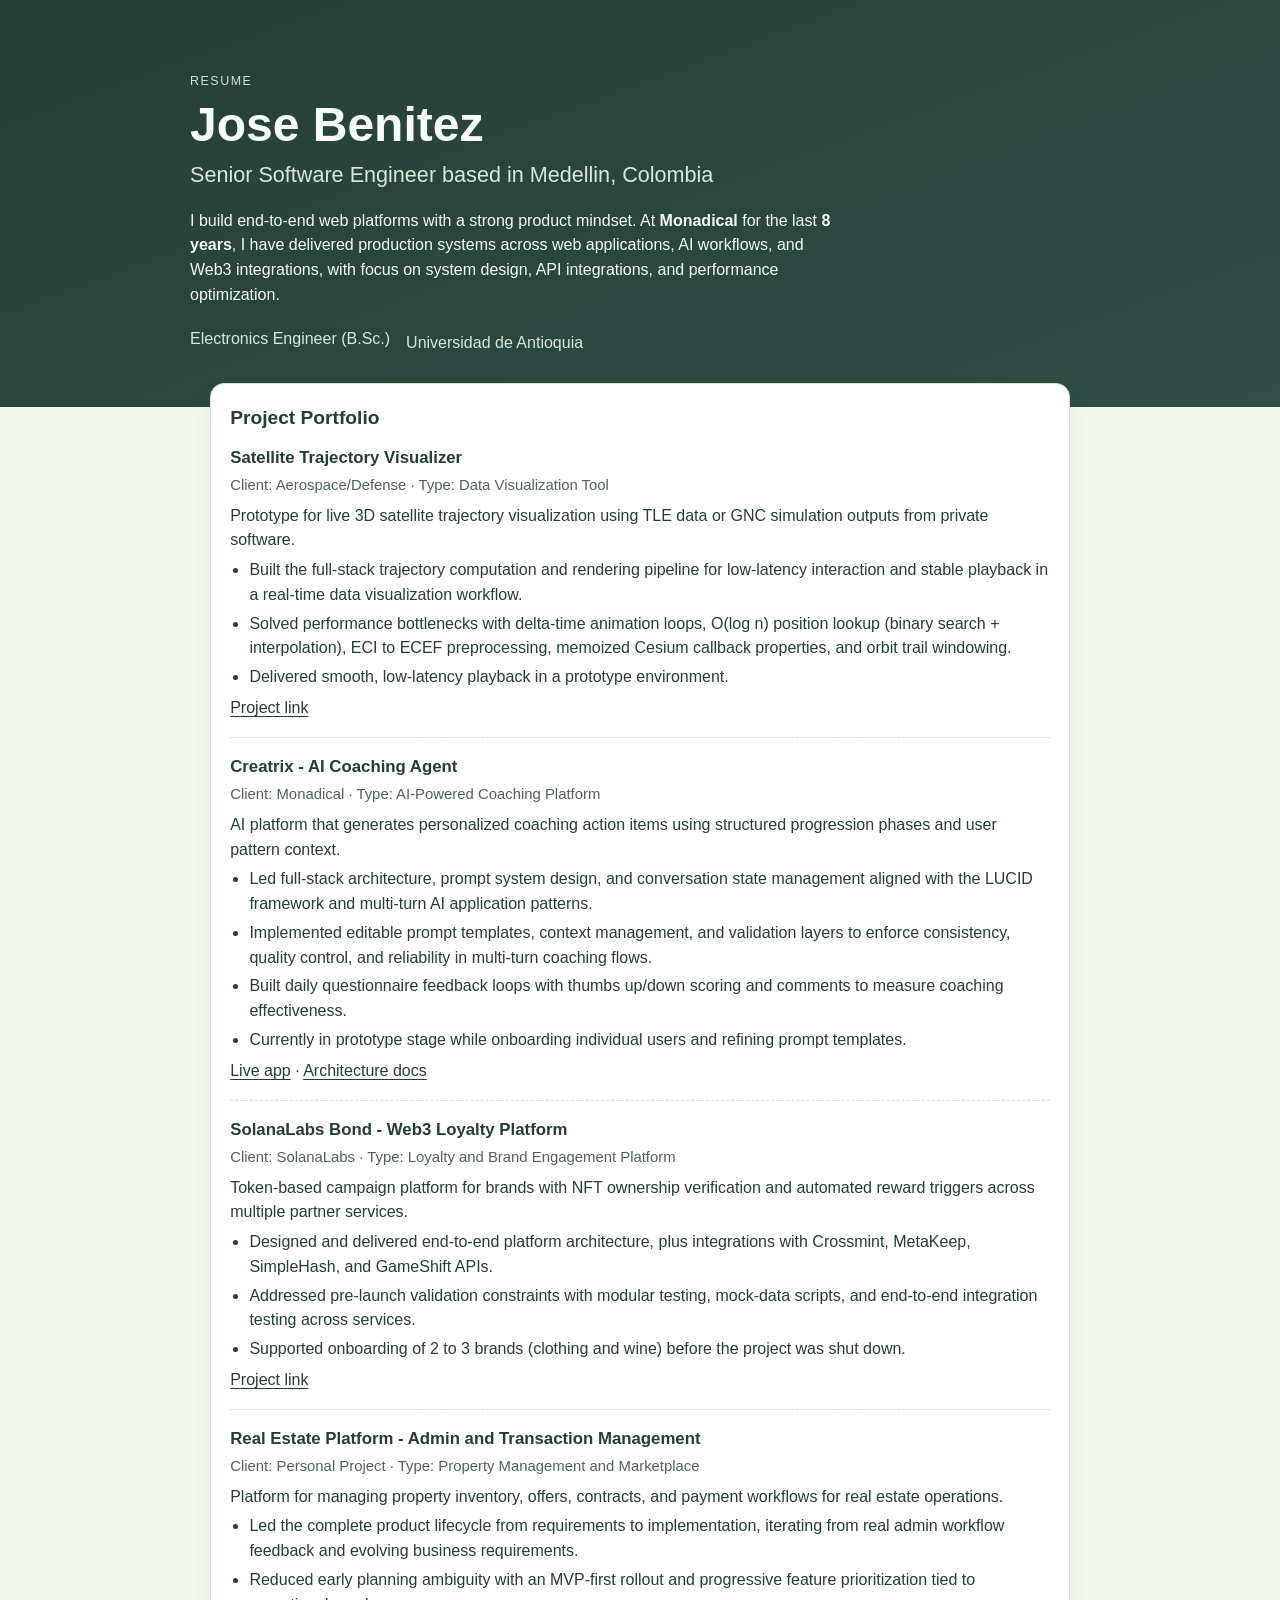
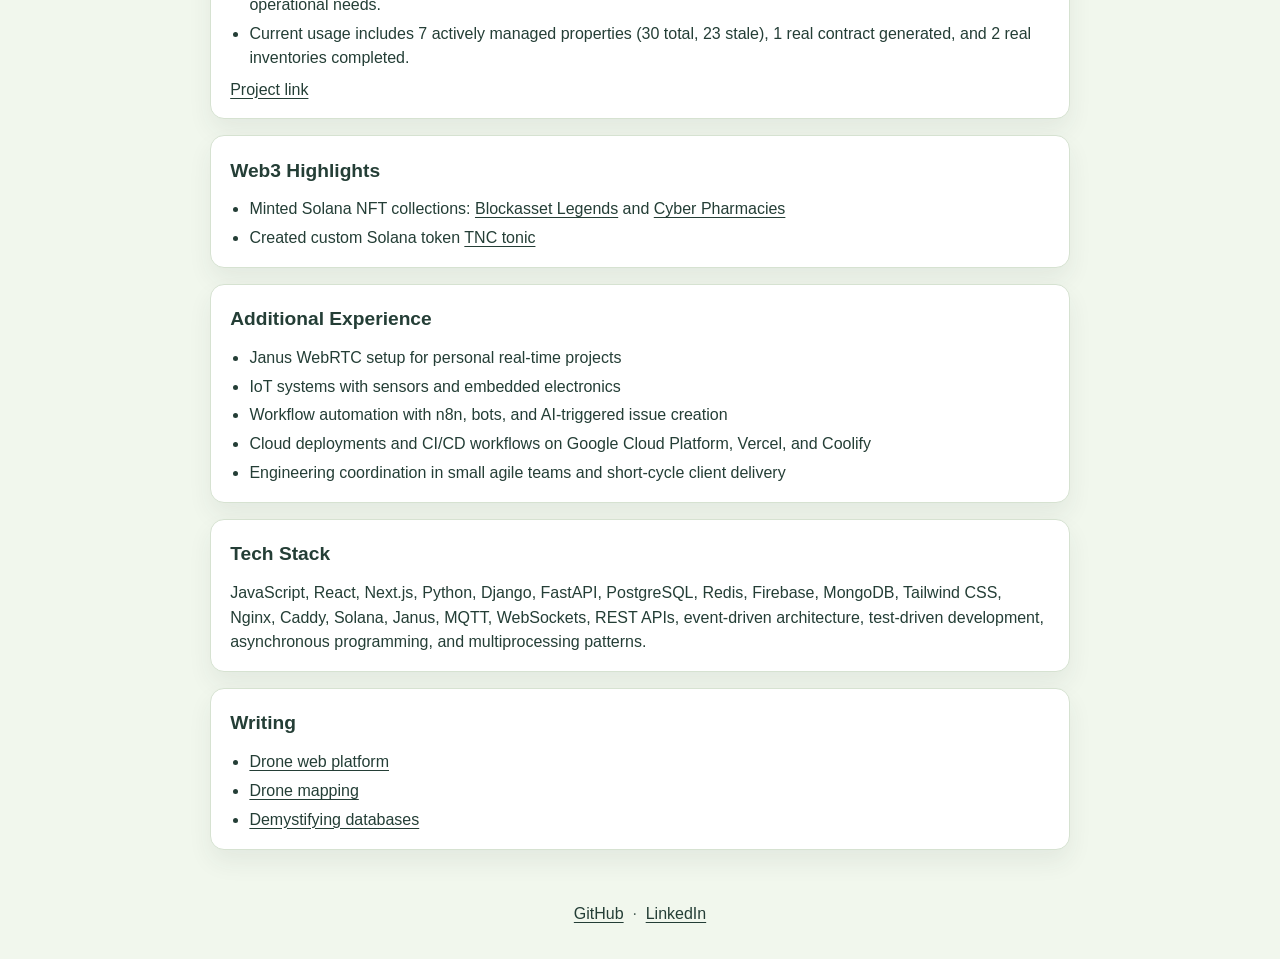
==== index.html @ af357933 "Create GitHub Pages resume site with project portfolio Build a polished one-page CV site using provi" ====
<!doctype html>
<html lang="en">
  <head>
    <meta charset="utf-8" />
    <meta name="viewport" content="width=device-width, initial-scale=1" />
    <title>Jose Benitez | Senior Software Engineer</title>
    <meta
      name="description"
      content="Resume of Jose Benitez, Senior Software Engineer based in Medellin, Colombia."
    />
    <link rel="stylesheet" href="./styles.css" />
  </head>
  <body>
    <header class="hero">
      <div class="hero__inner">
        <p class="eyebrow">Resume</p>
        <h1>Jose Benitez</h1>
        <p class="headline">Senior Software Engineer based in Medellin, Colombia</p>
        <p class="intro">
          I build end-to-end web platforms with a strong product mindset. At
          <strong>Monadical</strong> for the last <strong>8 years</strong>, I have delivered
          production systems across web applications, AI workflows, and Web3 integrations, with
          focus on system design, API integrations, and performance optimization.
        </p>
        <ul class="hero__meta">
          <li>Electronics Engineer (B.Sc.)</li>
          <li>Universidad de Antioquia</li>
        </ul>
      </div>
    </header>

    <main class="layout">
      <section>
        <h2>Project Portfolio</h2>

        <article class="project">
          <h3>Satellite Trajectory Visualizer</h3>
          <p class="project__meta">Client: Aerospace/Defense · Type: Data Visualization Tool</p>
          <p>
            Prototype for live 3D satellite trajectory visualization using TLE data or GNC
            simulation outputs from private software.
          </p>
          <ul>
            <li>
              Built the full-stack trajectory computation and rendering pipeline for low-latency
              interaction and stable playback in a real-time data visualization workflow.
            </li>
            <li>
              Solved performance bottlenecks with delta-time animation loops, O(log n) position
              lookup (binary search + interpolation), ECI to ECEF preprocessing, memoized Cesium
              callback properties, and orbit trail windowing.
            </li>
            <li>Delivered smooth, low-latency playback in a prototype environment.</li>
          </ul>
          <p><a href="https://www.cus-gnc.com/visualizer">Project link</a></p>
        </article>

        <article class="project">
          <h3>Creatrix - AI Coaching Agent</h3>
          <p class="project__meta">Client: Monadical · Type: AI-Powered Coaching Platform</p>
          <p>
            AI platform that generates personalized coaching action items using structured
            progression phases and user pattern context.
          </p>
          <ul>
            <li>
              Led full-stack architecture, prompt system design, and conversation state management
              aligned with the LUCID framework and multi-turn AI application patterns.
            </li>
            <li>
              Implemented editable prompt templates, context management, and validation layers to
              enforce consistency, quality control, and reliability in multi-turn coaching flows.
            </li>
            <li>
              Built daily questionnaire feedback loops with thumbs up/down scoring and comments to
              measure coaching effectiveness.
            </li>
            <li>
              Currently in prototype stage while onboarding individual users and refining prompt
              templates.
            </li>
          </ul>
          <p>
            <a href="https://mycreatrix.com/">Live app</a> ·
            <a href="https://docs.monadical.com/s/Yj90sJUnKX">Architecture docs</a>
          </p>
        </article>

        <article class="project">
          <h3>SolanaLabs Bond - Web3 Loyalty Platform</h3>
          <p class="project__meta">Client: SolanaLabs · Type: Loyalty and Brand Engagement Platform</p>
          <p>
            Token-based campaign platform for brands with NFT ownership verification and automated
            reward triggers across multiple partner services.
          </p>
          <ul>
            <li>
              Designed and delivered end-to-end platform architecture, plus integrations with
              Crossmint, MetaKeep, SimpleHash, and GameShift APIs.
            </li>
            <li>
              Addressed pre-launch validation constraints with modular testing, mock-data scripts,
              and end-to-end integration testing across services.
            </li>
            <li>
              Supported onboarding of 2 to 3 brands (clothing and wine) before the project was shut
              down.
            </li>
          </ul>
          <p><a href="https://www.bevalty.com/">Project link</a></p>
        </article>

        <article class="project">
          <h3>Real Estate Platform - Admin and Transaction Management</h3>
          <p class="project__meta">Client: Personal Project · Type: Property Management and Marketplace</p>
          <p>
            Platform for managing property inventory, offers, contracts, and payment workflows for
            real estate operations.
          </p>
          <ul>
            <li>
              Led the complete product lifecycle from requirements to implementation, iterating from
              real admin workflow feedback and evolving business requirements.
            </li>
            <li>
              Reduced early planning ambiguity with an MVP-first rollout and progressive feature
              prioritization tied to operational needs.
            </li>
            <li>
              Current usage includes 7 actively managed properties (30 total, 23 stale), 1 real
              contract generated, and 2 real inventories completed.
            </li>
          </ul>
          <p><a href="https://esmeraldabienesraices.com/">Project link</a></p>
        </article>
      </section>

      <section>
        <h2>Web3 Highlights</h2>
        <ul>
          <li>
            Minted Solana NFT collections:
            <a href="https://magiceden.io/marketplace/blockasset_legends">Blockasset Legends</a>
            and
            <a href="https://magiceden.io/marketplace/cyber_pharmacies">Cyber Pharmacies</a>
          </li>
          <li>
            Created custom Solana token
            <a href="https://explorer.solana.com/address/CrKj3wahgHc76yUE5gL3WLbRW5g5rK88vAtUqRcsSCnX"
              >TNC tonic</a
            >
          </li>
        </ul>
      </section>

      <section>
        <h2>Additional Experience</h2>
        <ul>
          <li>Janus WebRTC setup for personal real-time projects</li>
          <li>IoT systems with sensors and embedded electronics</li>
          <li>Workflow automation with n8n, bots, and AI-triggered issue creation</li>
          <li>Cloud deployments and CI/CD workflows on Google Cloud Platform, Vercel, and Coolify</li>
          <li>Engineering coordination in small agile teams and short-cycle client delivery</li>
        </ul>
      </section>

      <section>
        <h2>Tech Stack</h2>
        <p>
          JavaScript, React, Next.js, Python, Django, FastAPI, PostgreSQL, Redis, Firebase,
          MongoDB, Tailwind CSS, Nginx, Caddy, Solana, Janus, MQTT, WebSockets, REST APIs,
          event-driven architecture, test-driven development, asynchronous programming, and
          multiprocessing patterns.
        </p>
      </section>

      <section>
        <h2>Writing</h2>
        <ul>
          <li><a href="https://monadical.com/posts/drone-web-platform.html">Drone web platform</a></li>
          <li><a href="https://monadical.com/posts/drone-mapping.html">Drone mapping</a></li>
          <li>
            <a href="https://monadical.com/posts/demystifying-databases.html">Demystifying databases</a>
          </li>
        </ul>
      </section>
    </main>

    <footer class="footer">
      <a href="https://github.com/josezy">GitHub</a>
      <span aria-hidden="true">·</span>
      <a href="https://www.linkedin.com/in/yojosebenitez/">LinkedIn</a>
    </footer>
  </body>
</html>
---- styles.css ----
:root {
  --bg: #f1f7ed;
  --surface: #ffffff;
  --text: #243e36;
  --muted: #4f635a;
  --accent: #7ca982;
  --line: #d6e2d1;
}

* {
  box-sizing: border-box;
}

html,
body {
  margin: 0;
  padding: 0;
}

body {
  background: var(--bg);
  color: var(--text);
  font-family: "Avenir Next", Avenir, "Segoe UI", Roboto, "Helvetica Neue", Arial, sans-serif;
  line-height: 1.55;
}

a {
  color: var(--text);
  text-underline-offset: 3px;
}

a:hover {
  color: var(--accent);
}

.hero {
  background: linear-gradient(160deg, var(--text) 0%, #2f4f46 100%);
  color: #f7fbf5;
  padding: 4.5rem 1.25rem 3.2rem;
}

.hero__inner {
  max-width: 900px;
  margin: 0 auto;
}

.eyebrow {
  margin: 0 0 0.5rem;
  text-transform: uppercase;
  letter-spacing: 0.12em;
  font-size: 0.78rem;
  opacity: 0.85;
}

h1 {
  margin: 0 0 0.4rem;
  font-size: clamp(2rem, 5vw, 3rem);
  line-height: 1.08;
}

.headline {
  margin: 0 0 1.1rem;
  font-size: clamp(1.04rem, 2.5vw, 1.35rem);
  color: #d9e8d7;
}

.intro {
  margin: 0;
  max-width: 72ch;
}

.hero__meta {
  list-style: none;
  display: flex;
  gap: 1rem;
  flex-wrap: wrap;
  margin: 1.2rem 0 0;
  padding: 0;
  color: #d9e8d7;
}

.layout {
  max-width: 900px;
  margin: -1.5rem auto 0;
  padding: 0 1.25rem 2rem;
}

section {
  background: var(--surface);
  border: 1px solid var(--line);
  border-radius: 14px;
  box-shadow: 0 12px 25px rgba(36, 62, 54, 0.07);
  padding: 1.2rem 1.2rem 1rem;
  margin-bottom: 1rem;
}

h2 {
  margin: 0 0 0.75rem;
  font-size: 1.2rem;
  color: var(--text);
}

h3 {
  margin: 0;
  font-size: 1.05rem;
}

ul {
  margin: 0.3rem 0 0;
  padding-left: 1.2rem;
}

li + li {
  margin-top: 0.25rem;
}

p {
  margin: 0.4rem 0 0;
}

.project + .project {
  margin-top: 1rem;
  padding-top: 1rem;
  border-top: 1px dashed var(--line);
}

.project__meta {
  margin-top: 0.2rem;
  color: var(--muted);
  font-size: 0.93rem;
}

.footer {
  max-width: 900px;
  margin: 0 auto;
  padding: 0.3rem 1.25rem 2rem;
  color: var(--muted);
  display: flex;
  gap: 0.55rem;
  justify-content: center;
  align-items: center;
}

@media (max-width: 760px) {
  .hero {
    padding-top: 3.5rem;
  }

  section {
    padding: 1rem 1rem 0.85rem;
  }
}
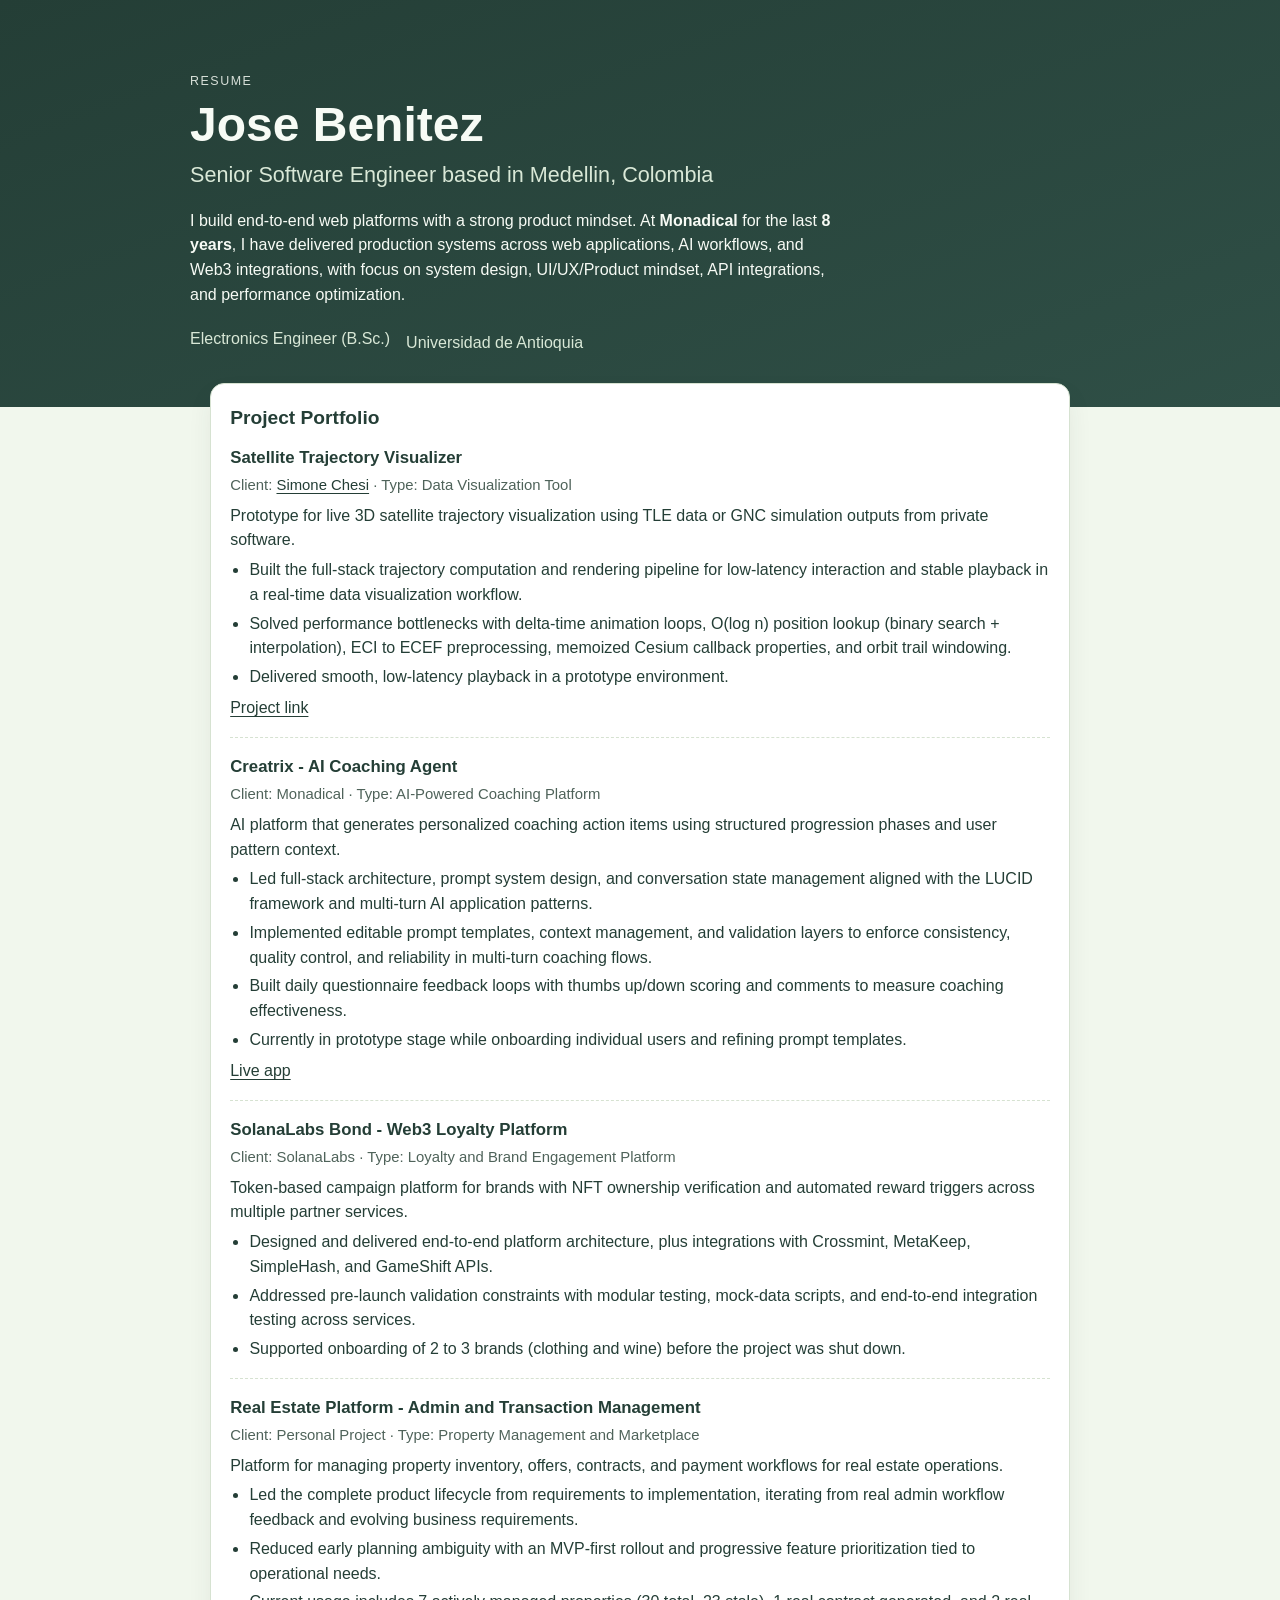
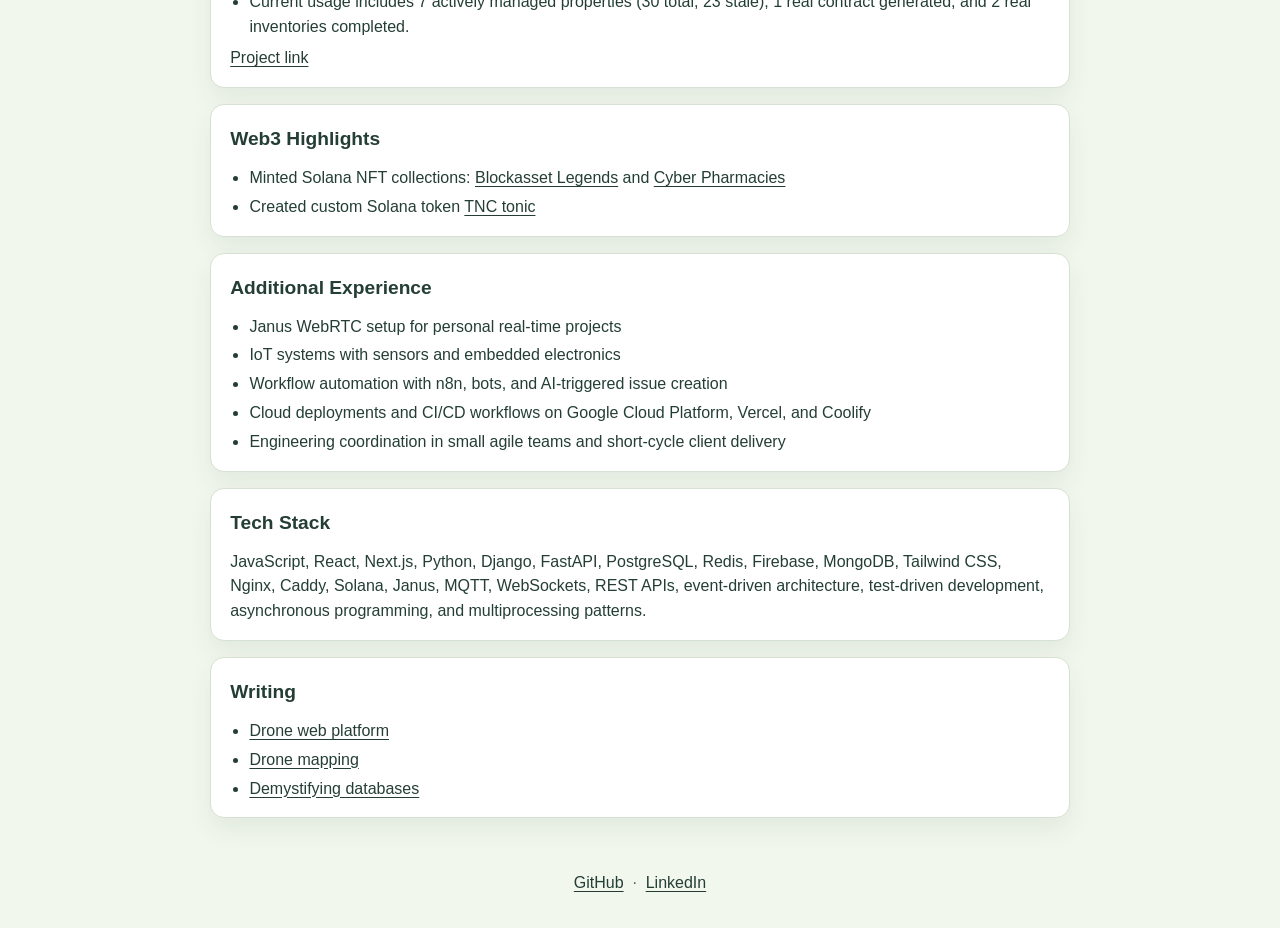
==== commit 80df978a: "Enhance resume content and improve link accessibility in index.html" ====
--- a/index.html
+++ b/index.html
@@ -20,7 +20,7 @@
           I build end-to-end web platforms with a strong product mindset. At
           <strong>Monadical</strong> for the last <strong>8 years</strong>, I have delivered
           production systems across web applications, AI workflows, and Web3 integrations, with
-          focus on system design, API integrations, and performance optimization.
+          focus on system design, UI/UX/Product mindset, API integrations, and performance optimization.
         </p>
         <ul class="hero__meta">
           <li>Electronics Engineer (B.Sc.)</li>
@@ -35,7 +35,12 @@
 
         <article class="project">
           <h3>Satellite Trajectory Visualizer</h3>
-          <p class="project__meta">Client: Aerospace/Defense · Type: Data Visualization Tool</p>
+          <p class="project__meta">
+            Client:
+            <a href="https://www.linkedin.com/in/simonechesi/" target="_blank" rel="noopener noreferrer"
+              >Simone Chesi</a
+            >
+            · Type: Data Visualization Tool</p>
           <p>
             Prototype for live 3D satellite trajectory visualization using TLE data or GNC
             simulation outputs from private software.
@@ -52,7 +57,11 @@
             </li>
             <li>Delivered smooth, low-latency playback in a prototype environment.</li>
           </ul>
-          <p><a href="https://www.cus-gnc.com/visualizer">Project link</a></p>
+          <p>
+            <a href="https://www.cus-gnc.com/visualizer" target="_blank" rel="noopener noreferrer"
+              >Project link</a
+            >
+          </p>
         </article>
 
         <article class="project">
@@ -81,8 +90,14 @@
             </li>
           </ul>
           <p>
-            <a href="https://mycreatrix.com/">Live app</a> ·
-            <a href="https://docs.monadical.com/s/Yj90sJUnKX">Architecture docs</a>
+            <a href="https://mycreatrix.com/" target="_blank" rel="noopener noreferrer">Live app</a>
+            <!-- ·
+            <a
+              href="https://docs.monadical.com/s/Yj90sJUnKX"
+              target="_blank"
+              rel="noopener noreferrer"
+              >Architecture docs</a
+            > -->
           </p>
         </article>
 
@@ -107,7 +122,6 @@
               down.
             </li>
           </ul>
-          <p><a href="https://www.bevalty.com/">Project link</a></p>
         </article>
 
         <article class="project">
@@ -131,7 +145,11 @@
               contract generated, and 2 real inventories completed.
             </li>
           </ul>
-          <p><a href="https://esmeraldabienesraices.com/">Project link</a></p>
+          <p>
+            <a href="https://esmeraldabienesraices.com/" target="_blank" rel="noopener noreferrer"
+              >Project link</a
+            >
+          </p>
         </article>
       </section>
 
@@ -140,13 +158,26 @@
         <ul>
           <li>
             Minted Solana NFT collections:
-            <a href="https://magiceden.io/marketplace/blockasset_legends">Blockasset Legends</a>
+            <a
+              href="https://magiceden.io/marketplace/blockasset_legends"
+              target="_blank"
+              rel="noopener noreferrer"
+              >Blockasset Legends</a
+            >
             and
-            <a href="https://magiceden.io/marketplace/cyber_pharmacies">Cyber Pharmacies</a>
+            <a
+              href="https://magiceden.io/marketplace/cyber_pharmacies"
+              target="_blank"
+              rel="noopener noreferrer"
+              >Cyber Pharmacies</a
+            >
           </li>
           <li>
             Created custom Solana token
-            <a href="https://explorer.solana.com/address/CrKj3wahgHc76yUE5gL3WLbRW5g5rK88vAtUqRcsSCnX"
+            <a
+              href="https://explorer.solana.com/address/CrKj3wahgHc76yUE5gL3WLbRW5g5rK88vAtUqRcsSCnX"
+              target="_blank"
+              rel="noopener noreferrer"
               >TNC tonic</a
             >
           </li>
@@ -177,19 +208,37 @@
       <section>
         <h2>Writing</h2>
         <ul>
-          <li><a href="https://monadical.com/posts/drone-web-platform.html">Drone web platform</a></li>
-          <li><a href="https://monadical.com/posts/drone-mapping.html">Drone mapping</a></li>
-          <li>
-            <a href="https://monadical.com/posts/demystifying-databases.html">Demystifying databases</a>
+          <li>
+            <a
+              href="https://monadical.com/posts/drone-web-platform.html"
+              target="_blank"
+              rel="noopener noreferrer"
+              >Drone web platform</a
+            >
+          </li>
+          <li>
+            <a href="https://monadical.com/posts/drone-mapping.html" target="_blank" rel="noopener noreferrer"
+              >Drone mapping</a
+            >
+          </li>
+          <li>
+            <a
+              href="https://monadical.com/posts/demystifying-databases.html"
+              target="_blank"
+              rel="noopener noreferrer"
+              >Demystifying databases</a
+            >
           </li>
         </ul>
       </section>
     </main>
 
     <footer class="footer">
-      <a href="https://github.com/josezy">GitHub</a>
+      <a href="https://github.com/josezy" target="_blank" rel="noopener noreferrer">GitHub</a>
       <span aria-hidden="true">·</span>
-      <a href="https://www.linkedin.com/in/yojosebenitez/">LinkedIn</a>
+      <a href="https://www.linkedin.com/in/yojosebenitez/" target="_blank" rel="noopener noreferrer"
+        >LinkedIn</a
+      >
     </footer>
   </body>
 </html>
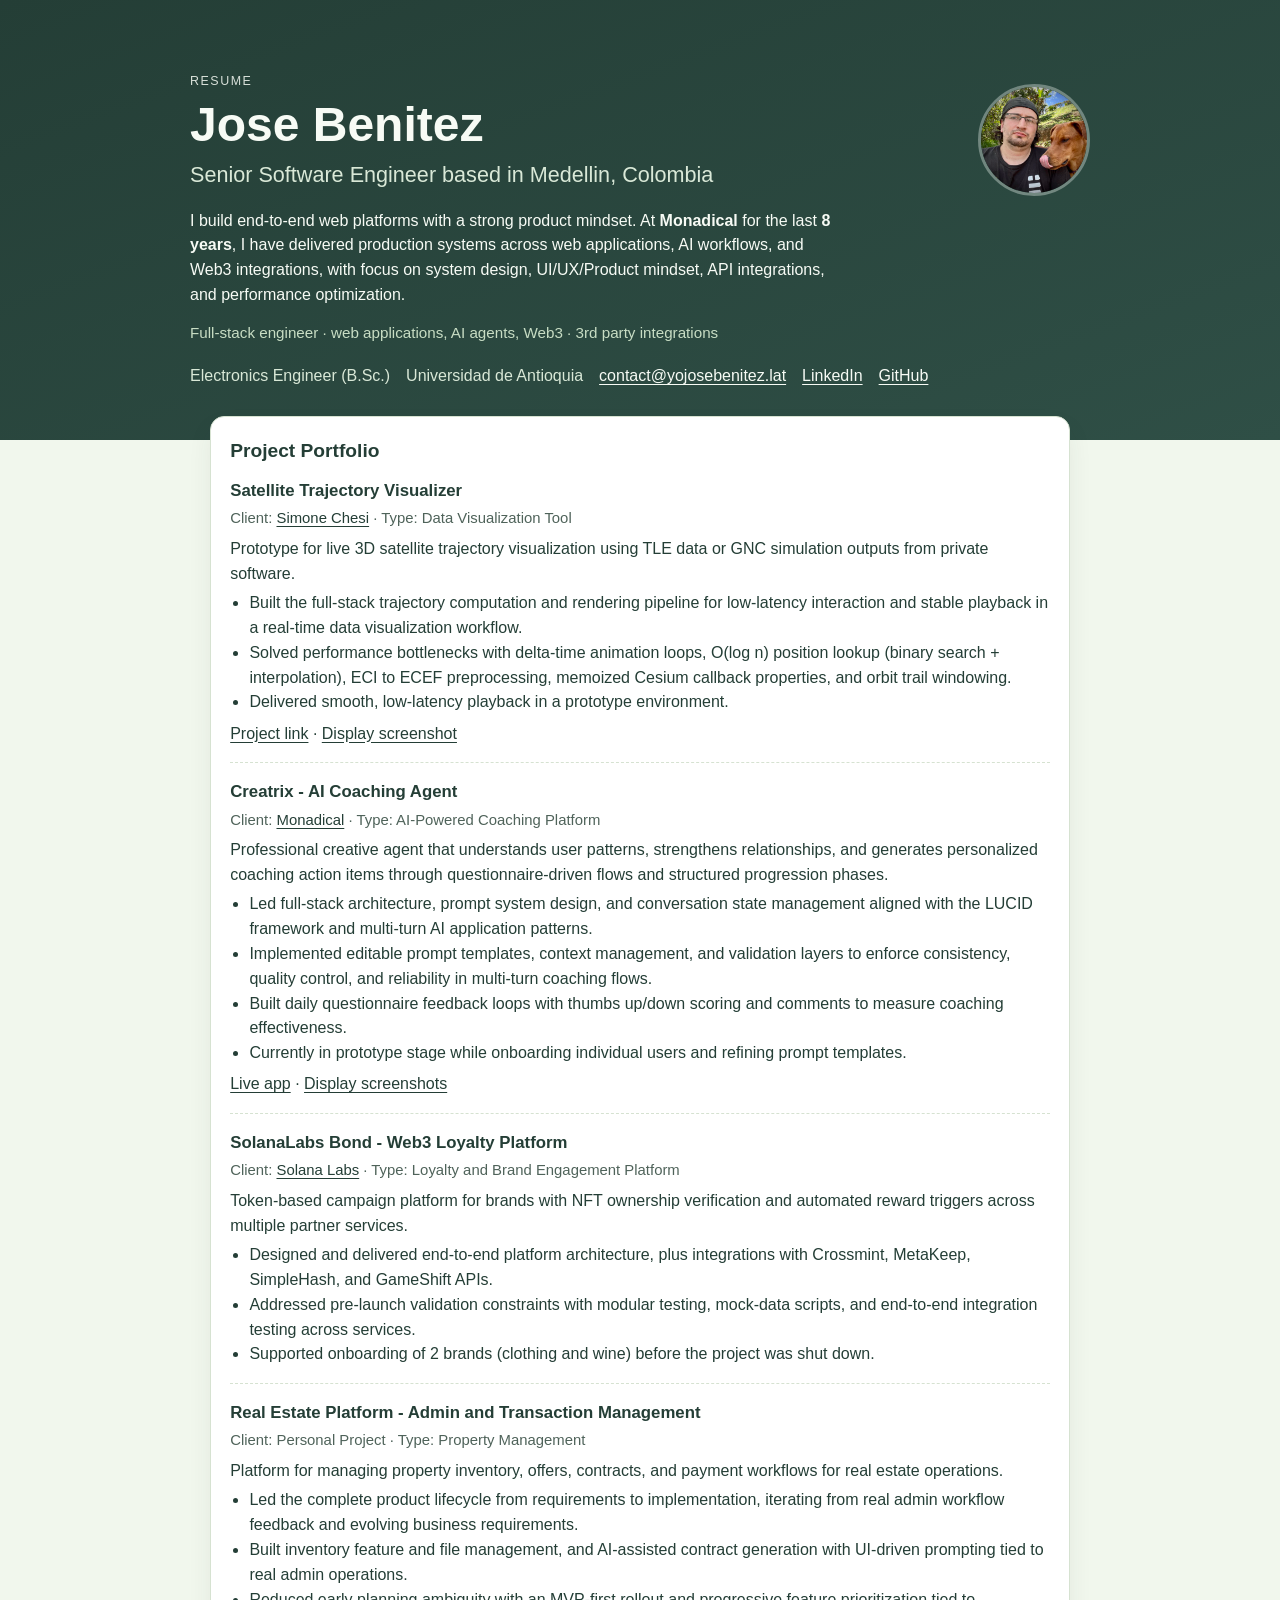
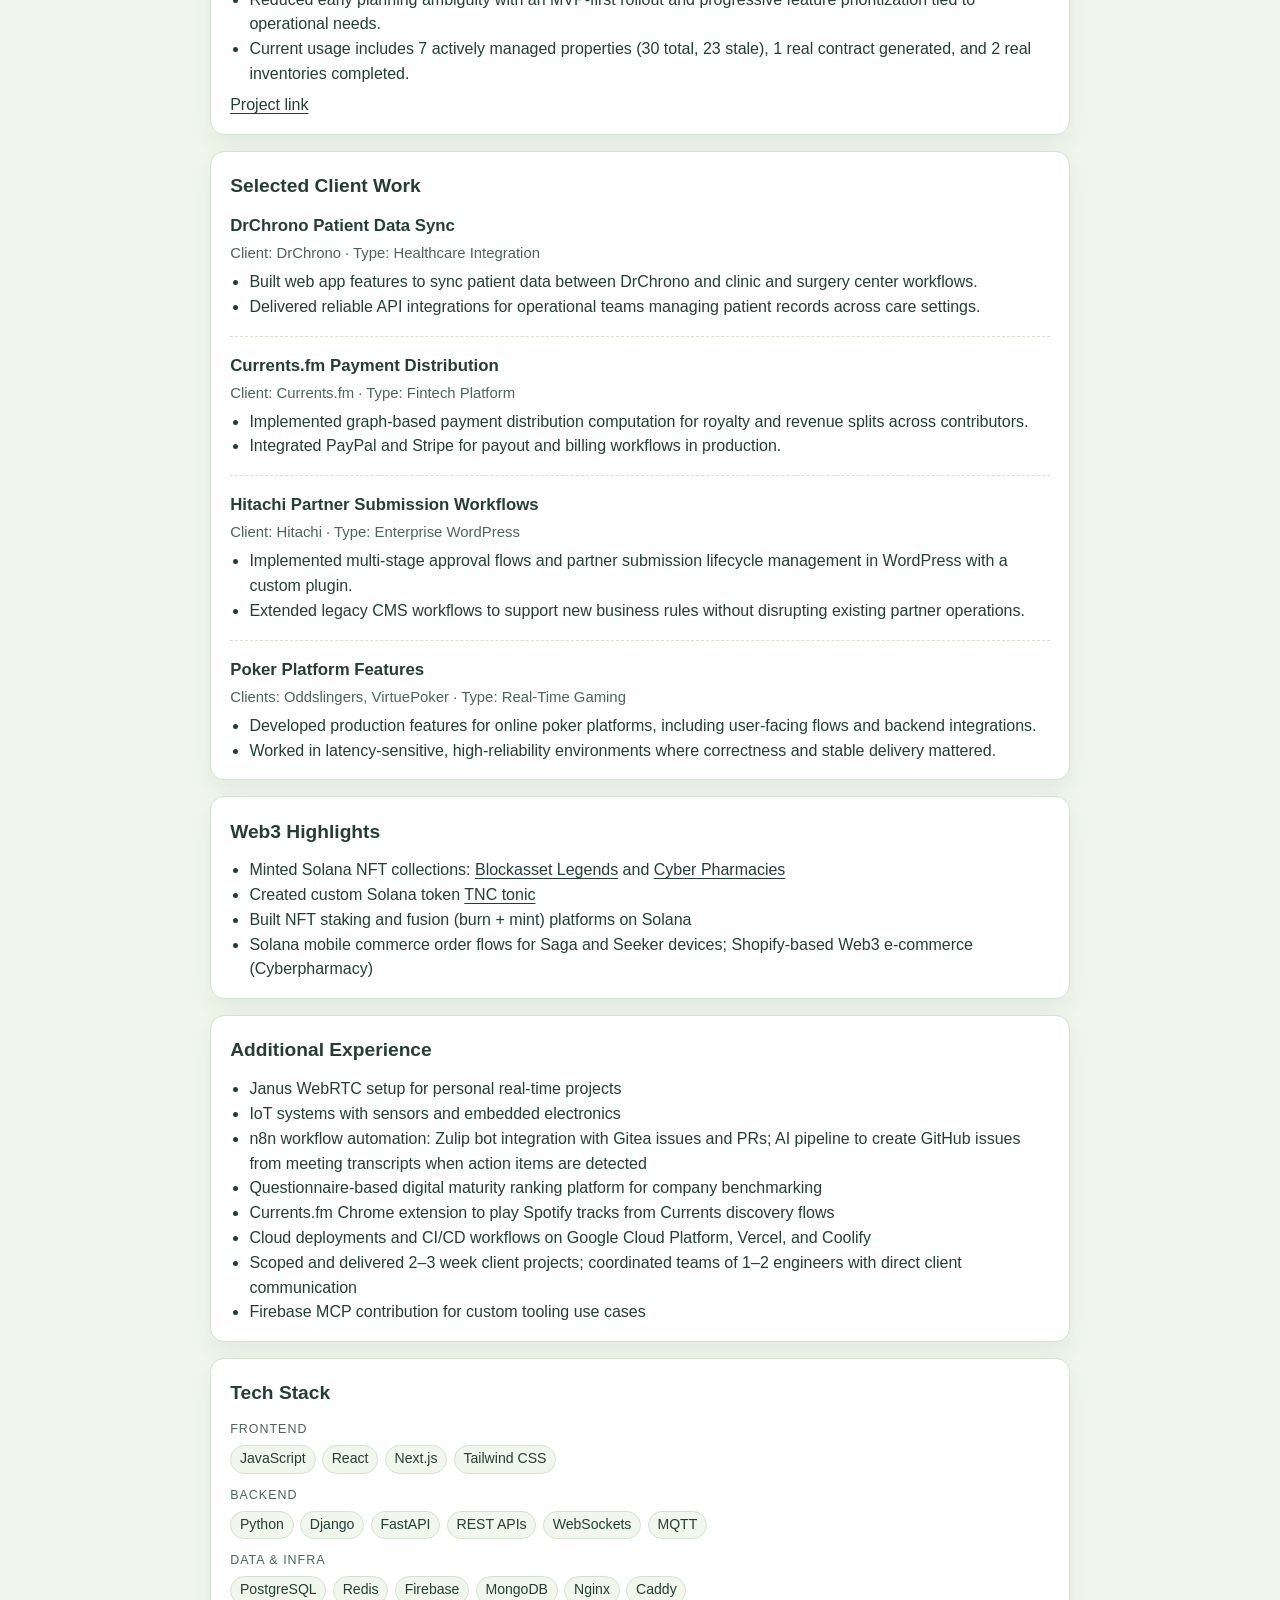
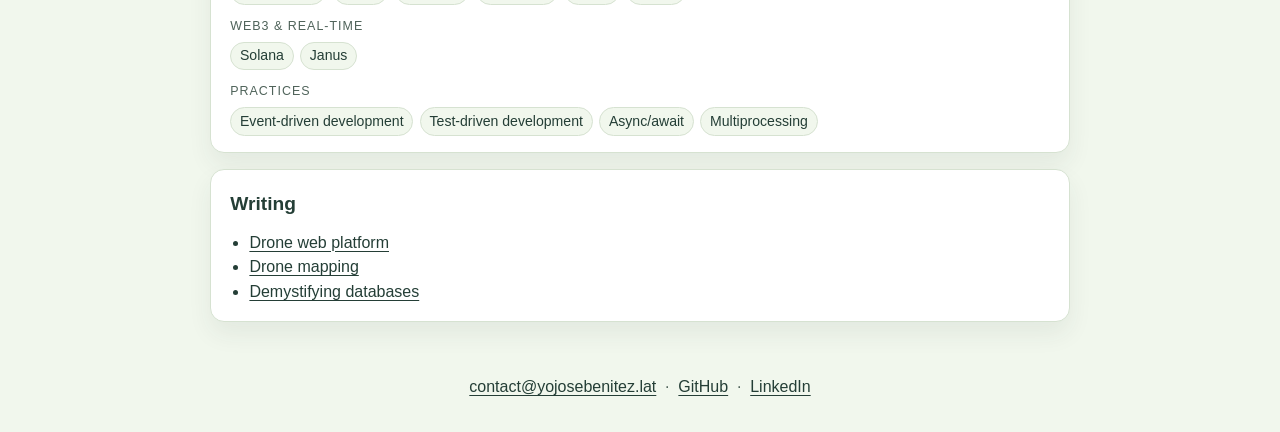
==== commit b6bf5c8e: "Add new images and enhance index.html layout with avatar and project screenshots" ====
--- a/index.html
+++ b/index.html
@@ -6,25 +6,50 @@
     <title>Jose Benitez | Senior Software Engineer</title>
     <meta
       name="description"
-      content="Resume of Jose Benitez, Senior Software Engineer based in Medellin, Colombia."
+      content="Resume of Jose Benitez, Senior Software Engineer. Full-stack web, AI agents, Web3, and integrations across healthcare, fintech, and enterprise."
     />
     <link rel="stylesheet" href="./styles.css" />
   </head>
   <body>
     <header class="hero">
       <div class="hero__inner">
-        <p class="eyebrow">Resume</p>
-        <h1>Jose Benitez</h1>
-        <p class="headline">Senior Software Engineer based in Medellin, Colombia</p>
+        <div class="hero__header">
+          <div class="hero__identity">
+            <p class="eyebrow">Resume</p>
+            <h1>Jose Benitez</h1>
+            <p class="headline">Senior Software Engineer based in Medellin, Colombia</p>
+          </div>
+          <img
+            class="hero__avatar"
+            src="./images/avatar.jpg"
+            alt="Jose Benitez"
+            width="112"
+            height="112"
+          />
+        </div>
         <p class="intro">
           I build end-to-end web platforms with a strong product mindset. At
           <strong>Monadical</strong> for the last <strong>8 years</strong>, I have delivered
           production systems across web applications, AI workflows, and Web3 integrations, with
           focus on system design, UI/UX/Product mindset, API integrations, and performance optimization.
         </p>
+        <p class="hero__summary">
+          Full-stack engineer · web applications, AI agents, Web3 · 3rd party integrations
+        </p>
         <ul class="hero__meta">
           <li>Electronics Engineer (B.Sc.)</li>
           <li>Universidad de Antioquia</li>
+          <li>
+            <a href="mailto:contact@yojosebenitez.lat">contact@yojosebenitez.lat</a>
+          </li>
+          <li>
+            <a href="https://www.linkedin.com/in/yojosebenitez/" target="_blank" rel="noopener noreferrer"
+              >LinkedIn</a
+            >
+          </li>
+          <li>
+            <a href="https://github.com/josezy" target="_blank" rel="noopener noreferrer">GitHub</a>
+          </li>
         </ul>
       </div>
     </header>
@@ -61,15 +86,38 @@
             <a href="https://www.cus-gnc.com/visualizer" target="_blank" rel="noopener noreferrer"
               >Project link</a
             >
-          </p>
+            ·
+            <button
+              type="button"
+              class="project__screenshot-toggle"
+              aria-expanded="false"
+              aria-controls="satellite-visualizer-screenshot"
+            >
+              Display screenshot
+            </button>
+          </p>
+          <figure id="satellite-visualizer-screenshot" class="project__figure" hidden>
+            <img
+              src="./images/satellite-trajectory-visualizer.jpg"
+              alt="Satellite Trajectory Visualizer showing ISS orbit, telemetry panels, and ground station links over a 3D Earth view"
+              width="1232"
+              height="890"
+              loading="lazy"
+            />
+          </figure>
         </article>
 
         <article class="project">
           <h3>Creatrix - AI Coaching Agent</h3>
-          <p class="project__meta">Client: Monadical · Type: AI-Powered Coaching Platform</p>
-          <p>
-            AI platform that generates personalized coaching action items using structured
-            progression phases and user pattern context.
+          <p class="project__meta">Client:
+            <a href="https://monadical.com" target="_blank" rel="noopener noreferrer"
+              >Monadical</a
+            >
+            · Type: AI-Powered Coaching Platform</p>
+          <p>
+            Professional creative agent that understands user patterns, strengthens relationships,
+            and generates personalized coaching action items through questionnaire-driven flows and
+            structured progression phases.
           </p>
           <ul>
             <li>
@@ -91,6 +139,15 @@
           </ul>
           <p>
             <a href="https://mycreatrix.com/" target="_blank" rel="noopener noreferrer">Live app</a>
+            ·
+            <button
+              type="button"
+              class="project__screenshot-toggle"
+              aria-expanded="false"
+              aria-controls="creatrix-screenshots"
+            >
+              Display screenshots
+            </button>
             <!-- ·
             <a
               href="https://docs.monadical.com/s/Yj90sJUnKX"
@@ -99,11 +156,44 @@
               >Architecture docs</a
             > -->
           </p>
+          <div id="creatrix-screenshots" class="project__figures" hidden>
+            <figure class="project__figure">
+              <img
+                src="./images/creatrix-positioning.jpg"
+                alt="Creatrix Decisions screen with a positioning reflection question and response input"
+                width="2444"
+                height="1706"
+                loading="lazy"
+              />
+            </figure>
+            <figure class="project__figure">
+              <img
+                src="./images/creatrix-admin-panel.jpg"
+                alt="Creatrix Admin Panel for editing phase prompt templates"
+                width="2486"
+                height="1690"
+                loading="lazy"
+              />
+            </figure>
+            <figure class="project__figure">
+              <img
+                src="./images/creatrix-daily-coach-pipeline.png"
+                alt="Creatrix daily coach output pipeline from assembled inputs through Claude to timeline items"
+                width="3405"
+                height="1212"
+                loading="lazy"
+              />
+            </figure>
+          </div>
         </article>
 
         <article class="project">
           <h3>SolanaLabs Bond - Web3 Loyalty Platform</h3>
-          <p class="project__meta">Client: SolanaLabs · Type: Loyalty and Brand Engagement Platform</p>
+          <p class="project__meta">Client:
+            <a href="https://www.solanalabs.com/" target="_blank" rel="noopener noreferrer"
+              >Solana Labs</a
+            >
+            · Type: Loyalty and Brand Engagement Platform</p>
           <p>
             Token-based campaign platform for brands with NFT ownership verification and automated
             reward triggers across multiple partner services.
@@ -118,7 +208,7 @@
               and end-to-end integration testing across services.
             </li>
             <li>
-              Supported onboarding of 2 to 3 brands (clothing and wine) before the project was shut
+              Supported onboarding of 2 brands (clothing and wine) before the project was shut
               down.
             </li>
           </ul>
@@ -126,7 +216,7 @@
 
         <article class="project">
           <h3>Real Estate Platform - Admin and Transaction Management</h3>
-          <p class="project__meta">Client: Personal Project · Type: Property Management and Marketplace</p>
+          <p class="project__meta">Client: Personal Project · Type: Property Management</p>
           <p>
             Platform for managing property inventory, offers, contracts, and payment workflows for
             real estate operations.
@@ -137,6 +227,10 @@
               real admin workflow feedback and evolving business requirements.
             </li>
             <li>
+              Built inventory feature and file management, and AI-assisted contract
+              generation with UI-driven prompting tied to real admin operations.
+            </li>
+            <li>
               Reduced early planning ambiguity with an MVP-first rollout and progressive feature
               prioritization tied to operational needs.
             </li>
@@ -154,6 +248,67 @@
       </section>
 
       <section>
+        <h2>Selected Client Work</h2>
+
+        <article class="project">
+          <h3>DrChrono Patient Data Sync</h3>
+          <p class="project__meta">Client: DrChrono · Type: Healthcare Integration</p>
+          <ul>
+            <li>
+              Built web app features to sync patient data between DrChrono and clinic and surgery
+              center workflows.
+            </li>
+            <li>
+              Delivered reliable API integrations for operational teams managing patient records
+              across care settings.
+            </li>
+          </ul>
+        </article>
+
+        <article class="project">
+          <h3>Currents.fm Payment Distribution</h3>
+          <p class="project__meta">Client: Currents.fm · Type: Fintech Platform</p>
+          <ul>
+            <li>
+              Implemented graph-based payment distribution computation for royalty and revenue
+              splits across contributors.
+            </li>
+            <li>Integrated PayPal and Stripe for payout and billing workflows in production.</li>
+          </ul>
+        </article>
+
+        <article class="project">
+          <h3>Hitachi Partner Submission Workflows</h3>
+          <p class="project__meta">Client: Hitachi · Type: Enterprise WordPress</p>
+          <ul>
+            <li>
+              Implemented multi-stage approval flows and partner submission lifecycle management in
+              WordPress with a custom plugin.
+            </li>
+            <li>
+              Extended legacy CMS workflows to support new business rules without disrupting
+              existing partner operations.
+            </li>
+          </ul>
+        </article>
+
+        <article class="project">
+          <h3>Poker Platform Features</h3>
+          <p class="project__meta">Clients: Oddslingers, VirtuePoker · Type: Real-Time Gaming</p>
+          <ul>
+            <li>
+              Developed production features for online poker platforms, including user-facing flows
+              and backend integrations.
+            </li>
+            <li>
+              Worked in latency-sensitive, high-reliability environments where correctness and
+              stable delivery mattered.
+            </li>
+          </ul>
+        </article>
+      </section>
+
+      <section>
         <h2>Web3 Highlights</h2>
         <ul>
           <li>
@@ -180,6 +335,11 @@
               rel="noopener noreferrer"
               >TNC tonic</a
             >
+          </li>
+          <li>Built NFT staking and fusion (burn + mint) platforms on Solana</li>
+          <li>
+            Solana mobile commerce order flows for Saga and Seeker devices; Shopify-based Web3
+            e-commerce (Cyberpharmacy)
           </li>
         </ul>
       </section>
@@ -189,20 +349,74 @@
         <ul>
           <li>Janus WebRTC setup for personal real-time projects</li>
           <li>IoT systems with sensors and embedded electronics</li>
-          <li>Workflow automation with n8n, bots, and AI-triggered issue creation</li>
+          <li>
+            n8n workflow automation: Zulip bot integration with Gitea issues and PRs; AI pipeline to
+            create GitHub issues from meeting transcripts when action items are detected
+          </li>
+          <li>Questionnaire-based digital maturity ranking platform for company benchmarking</li>
+          <li>
+            Currents.fm Chrome extension to play Spotify tracks from Currents discovery flows
+          </li>
           <li>Cloud deployments and CI/CD workflows on Google Cloud Platform, Vercel, and Coolify</li>
-          <li>Engineering coordination in small agile teams and short-cycle client delivery</li>
+          <li>
+            Scoped and delivered 2–3 week client projects; coordinated teams of 1–2 engineers with
+            direct client communication
+          </li>
+          <li>Firebase MCP contribution for custom tooling use cases</li>
         </ul>
       </section>
 
       <section>
         <h2>Tech Stack</h2>
-        <p>
-          JavaScript, React, Next.js, Python, Django, FastAPI, PostgreSQL, Redis, Firebase,
-          MongoDB, Tailwind CSS, Nginx, Caddy, Solana, Janus, MQTT, WebSockets, REST APIs,
-          event-driven architecture, test-driven development, asynchronous programming, and
-          multiprocessing patterns.
-        </p>
+        <div class="stack">
+          <div class="stack__group">
+            <p class="stack__label">Frontend</p>
+            <ul class="stack__tags">
+              <li class="tag">JavaScript</li>
+              <li class="tag">React</li>
+              <li class="tag">Next.js</li>
+              <li class="tag">Tailwind CSS</li>
+            </ul>
+          </div>
+          <div class="stack__group">
+            <p class="stack__label">Backend</p>
+            <ul class="stack__tags">
+              <li class="tag">Python</li>
+              <li class="tag">Django</li>
+              <li class="tag">FastAPI</li>
+              <li class="tag">REST APIs</li>
+              <li class="tag">WebSockets</li>
+              <li class="tag">MQTT</li>
+            </ul>
+          </div>
+          <div class="stack__group">
+            <p class="stack__label">Data &amp; infra</p>
+            <ul class="stack__tags">
+              <li class="tag">PostgreSQL</li>
+              <li class="tag">Redis</li>
+              <li class="tag">Firebase</li>
+              <li class="tag">MongoDB</li>
+              <li class="tag">Nginx</li>
+              <li class="tag">Caddy</li>
+            </ul>
+          </div>
+          <div class="stack__group">
+            <p class="stack__label">Web3 &amp; real-time</p>
+            <ul class="stack__tags">
+              <li class="tag">Solana</li>
+              <li class="tag">Janus</li>
+            </ul>
+          </div>
+          <div class="stack__group">
+            <p class="stack__label">Practices</p>
+            <ul class="stack__tags">
+              <li class="tag">Event-driven development</li>
+              <li class="tag">Test-driven development</li>
+              <li class="tag">Async/await</li>
+              <li class="tag">Multiprocessing</li>
+            </ul>
+          </div>
+        </div>
       </section>
 
       <section>
@@ -234,11 +448,30 @@
     </main>
 
     <footer class="footer">
+      <a href="mailto:contact@yojosebenitez.lat">contact@yojosebenitez.lat</a>
+      <span aria-hidden="true">·</span>
       <a href="https://github.com/josezy" target="_blank" rel="noopener noreferrer">GitHub</a>
       <span aria-hidden="true">·</span>
       <a href="https://www.linkedin.com/in/yojosebenitez/" target="_blank" rel="noopener noreferrer"
         >LinkedIn</a
       >
     </footer>
+    <script>
+      document.querySelectorAll(".project__screenshot-toggle").forEach((toggle) => {
+        const panel = document.getElementById(toggle.getAttribute("aria-controls"));
+        toggle.addEventListener("click", () => {
+          const expanded = toggle.getAttribute("aria-expanded") === "true";
+          toggle.setAttribute("aria-expanded", String(!expanded));
+          panel.hidden = expanded;
+          const showLabel = toggle.textContent.includes("screenshots")
+            ? "Display screenshots"
+            : "Display screenshot";
+          const hideLabel = toggle.textContent.includes("screenshots")
+            ? "Hide screenshots"
+            : "Hide screenshot";
+          toggle.textContent = expanded ? showLabel : hideLabel;
+        });
+      });
+    </script>
   </body>
 </html>
--- a/styles.css
+++ b/styles.css
@@ -44,6 +44,25 @@
   margin: 0 auto;
 }
 
+.hero__header {
+  display: flex;
+  justify-content: space-between;
+  align-items: center;
+}
+
+.hero__avatar {
+  width: 112px;
+  height: 112px;
+  border-radius: 100%;
+  object-fit: cover;
+  flex-shrink: 0;
+  border: 3px solid rgba(247, 251, 245, 0.35);
+}
+
+.hero__identity {
+  min-width: 0;
+}
+
 .eyebrow {
   margin: 0 0 0.5rem;
   text-transform: uppercase;
@@ -67,6 +86,21 @@
 .intro {
   margin: 0;
   max-width: 72ch;
+}
+
+.hero__summary {
+  margin: 0.85rem 0 0;
+  max-width: 72ch;
+  font-size: 0.95rem;
+  color: #c8ddc4;
+}
+
+.hero a {
+  color: #f7fbf5;
+}
+
+.hero a:hover {
+  color: #d9e8d7;
 }
 
 .hero__meta {
@@ -110,10 +144,6 @@
   padding-left: 1.2rem;
 }
 
-li + li {
-  margin-top: 0.25rem;
-}
-
 p {
   margin: 0.4rem 0 0;
 }
@@ -128,6 +158,81 @@
   margin-top: 0.2rem;
   color: var(--muted);
   font-size: 0.93rem;
+}
+
+.project__screenshot-toggle {
+  background: none;
+  border: none;
+  padding: 0;
+  font: inherit;
+  color: inherit;
+  text-decoration: underline;
+  text-underline-offset: 3px;
+  cursor: pointer;
+}
+
+.project__screenshot-toggle:hover {
+  color: var(--accent);
+}
+
+.project__figures {
+  margin-top: 0.75rem;
+}
+
+.project__figures .project__figure + .project__figure {
+  margin-top: 0.75rem;
+}
+
+.project__figure {
+  margin: 0.75rem 0 0;
+}
+
+.project__figures .project__figure {
+  margin: 0;
+}
+
+.project__figure img {
+  display: block;
+  width: 100%;
+  height: auto;
+  border: 1px solid var(--line);
+  border-radius: 10px;
+}
+
+.stack {
+  display: flex;
+  flex-direction: column;
+  gap: 0.75rem;
+}
+
+.stack__group {
+  margin: 0;
+}
+
+.stack__label {
+  margin: 0 0 0.35rem;
+  font-size: 0.78rem;
+  text-transform: uppercase;
+  letter-spacing: 0.08em;
+  color: var(--muted);
+}
+
+.stack__tags {
+  list-style: none;
+  display: flex;
+  flex-wrap: wrap;
+  gap: 0.4rem;
+  margin: 0;
+  padding: 0;
+}
+
+.tag {
+  background: var(--bg);
+  border: 1px solid var(--line);
+  border-radius: 999px;
+  padding: 0.15rem 0.55rem;
+  font-size: 0.88rem;
+  color: var(--text);
 }
 
 .footer {
@@ -146,6 +251,11 @@
     padding-top: 3.5rem;
   }
 
+  .hero__header {
+    flex-direction: column;
+    margin-bottom: 10px;
+  }
+
   section {
     padding: 1rem 1rem 0.85rem;
   }
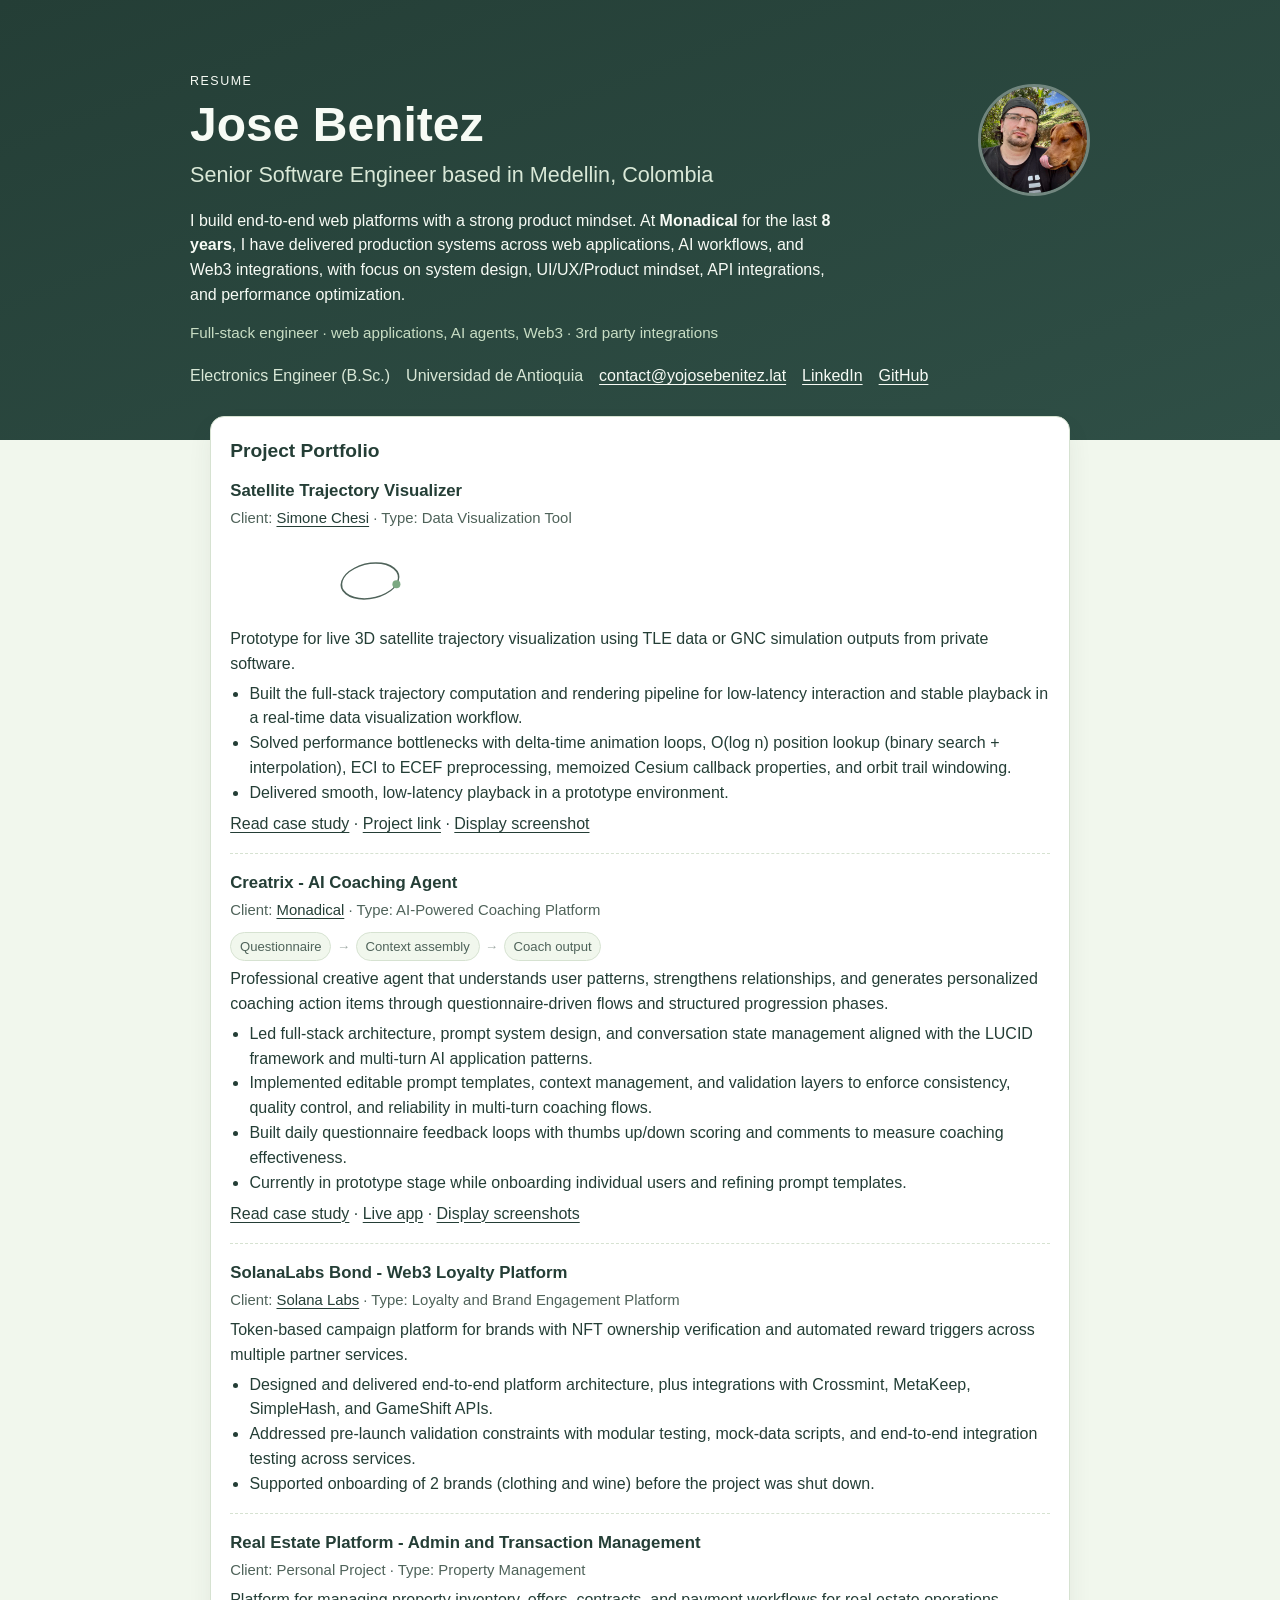
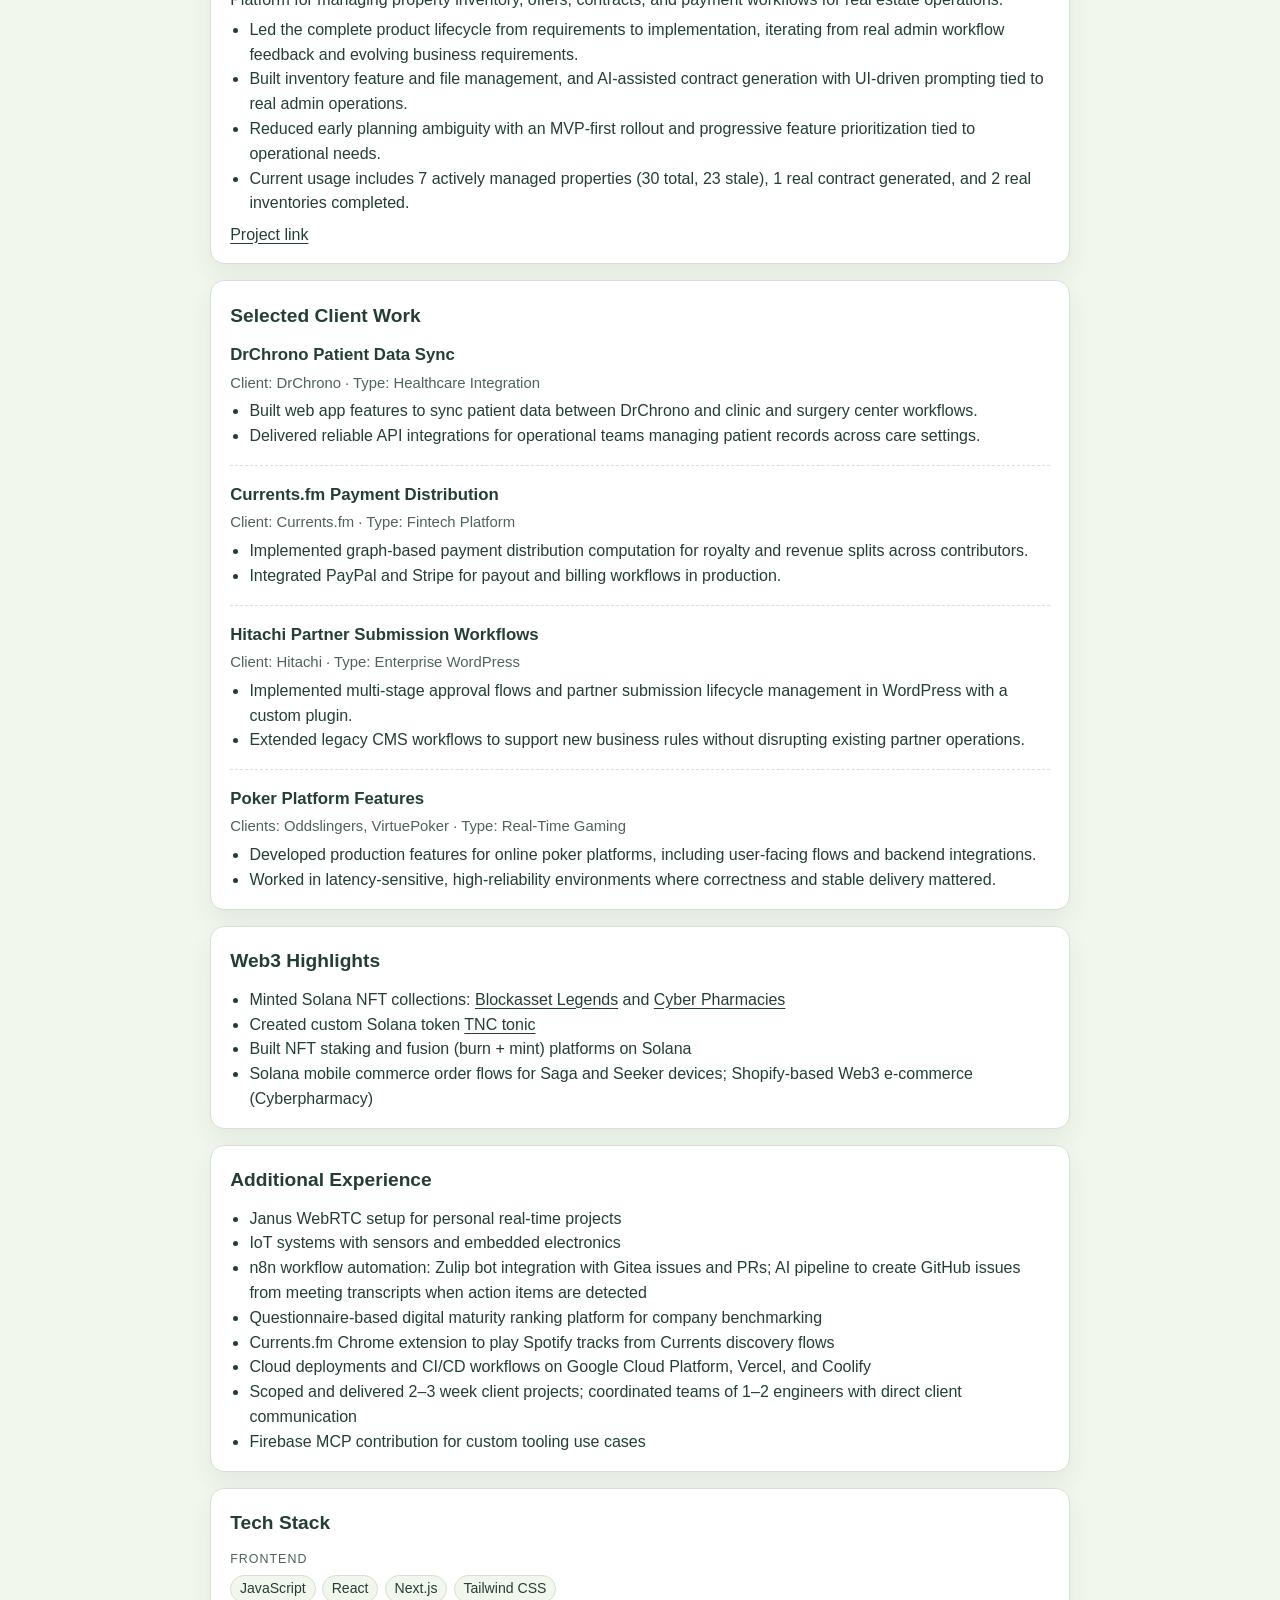
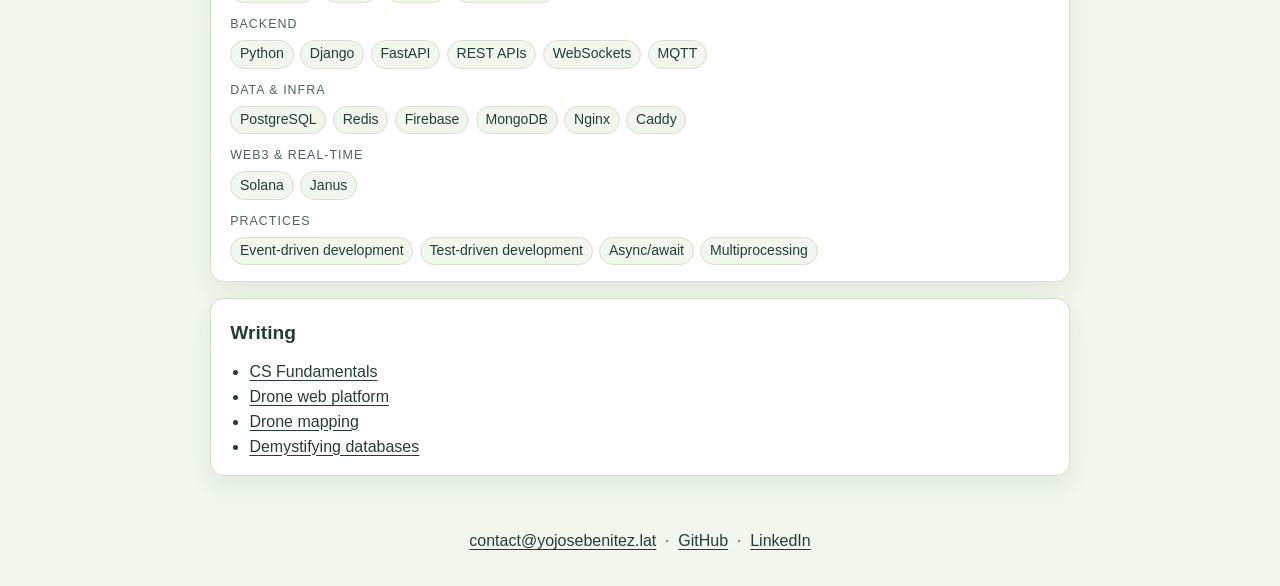
==== commit 411ac85d: "Add CS Fundamentals reference, satellite case study, and enhance project visuals - Create new CS Fun" ====
--- a/index.html
+++ b/index.html
@@ -3,16 +3,102 @@
   <head>
     <meta charset="utf-8" />
     <meta name="viewport" content="width=device-width, initial-scale=1" />
-    <title>Jose Benitez | Senior Software Engineer</title>
+    <title>Jose Benitez | Senior Software Engineer · Full-Stack, AI &amp; Web3</title>
     <meta
       name="description"
-      content="Resume of Jose Benitez, Senior Software Engineer. Full-stack web, AI agents, Web3, and integrations across healthcare, fintech, and enterprise."
+      content="Senior Software Engineer based in Medellin, Colombia. I build end-to-end web platforms with a strong product mindset. Full-stack engineer · web applications, AI agents, Web3 · 3rd party integrations."
     />
+    <meta name="robots" content="index, follow" />
+    <meta name="author" content="Jose Benitez" />
+    <link rel="canonical" href="https://yojosebenitez.lat/" />
+    <meta property="og:type" content="profile" />
+    <meta property="og:url" content="https://yojosebenitez.lat/" />
+    <meta property="og:title" content="Jose Benitez | Senior Software Engineer · Full-Stack, AI &amp; Web3" />
+    <meta
+      property="og:description"
+      content="Senior Software Engineer based in Medellin, Colombia. I build end-to-end web platforms with a strong product mindset. Full-stack engineer · web applications, AI agents, Web3 · 3rd party integrations."
+    />
+    <meta property="og:image" content="https://yojosebenitez.lat/public/og-image.png" />
+    <meta property="og:image:width" content="1200" />
+    <meta property="og:image:height" content="630" />
+    <meta property="og:locale" content="en_US" />
+    <meta property="profile:first_name" content="Jose" />
+    <meta property="profile:last_name" content="Benitez" />
+    <meta name="twitter:card" content="summary_large_image" />
+    <meta name="twitter:title" content="Jose Benitez | Senior Software Engineer · Full-Stack, AI &amp; Web3" />
+    <meta
+      name="twitter:description"
+      content="Senior Software Engineer based in Medellin, Colombia. I build end-to-end web platforms with a strong product mindset. Full-stack engineer · web applications, AI agents, Web3 · 3rd party integrations."
+    />
+    <meta name="twitter:image" content="https://yojosebenitez.lat/public/og-image.png" />
+    <link rel="apple-touch-icon" sizes="57x57" href="/public/apple-icon-57x57.png" />
+    <link rel="apple-touch-icon" sizes="60x60" href="/public/apple-icon-60x60.png" />
+    <link rel="apple-touch-icon" sizes="72x72" href="/public/apple-icon-72x72.png" />
+    <link rel="apple-touch-icon" sizes="76x76" href="/public/apple-icon-76x76.png" />
+    <link rel="apple-touch-icon" sizes="114x114" href="/public/apple-icon-114x114.png" />
+    <link rel="apple-touch-icon" sizes="120x120" href="/public/apple-icon-120x120.png" />
+    <link rel="apple-touch-icon" sizes="144x144" href="/public/apple-icon-144x144.png" />
+    <link rel="apple-touch-icon" sizes="152x152" href="/public/apple-icon-152x152.png" />
+    <link rel="apple-touch-icon" sizes="180x180" href="/public/apple-icon-180x180.png" />
+    <link rel="icon" type="image/png" sizes="192x192" href="/public/android-icon-192x192.png" />
+    <link rel="icon" type="image/png" sizes="32x32" href="/public/favicon-32x32.png" />
+    <link rel="icon" type="image/png" sizes="96x96" href="/public/favicon-96x96.png" />
+    <link rel="icon" type="image/png" sizes="16x16" href="/public/favicon-16x16.png" />
+    <link rel="icon" href="/public/favicon.ico" />
+    <link rel="manifest" href="/public/manifest.json" />
+    <meta name="msapplication-TileColor" content="#243e36" />
+    <meta name="msapplication-TileImage" content="/public/ms-icon-144x144.png" />
+    <meta name="theme-color" content="#243e36" />
+    <link rel="preload" as="image" href="./images/avatar.jpg" />
     <link rel="stylesheet" href="./styles.css" />
+    <script type="application/ld+json">
+      {
+        "@context": "https://schema.org",
+        "@type": "ProfilePage",
+        "name": "Jose Benitez | Senior Software Engineer",
+        "url": "https://yojosebenitez.lat/",
+        "description": "I build end-to-end web platforms with a strong product mindset. At Monadical for the last 8 years, I have delivered production systems across web applications, AI workflows, and Web3 integrations, with focus on system design, UI/UX/Product mindset, API integrations, and performance optimization.",
+        "mainEntity": {
+          "@type": "Person",
+          "name": "Jose Benitez",
+          "jobTitle": "Senior Software Engineer",
+          "url": "https://yojosebenitez.lat/",
+          "image": "https://yojosebenitez.lat/images/avatar.jpg",
+          "email": "contact@yojosebenitez.lat",
+          "address": {
+            "@type": "PostalAddress",
+            "addressLocality": "Medellin",
+            "addressCountry": "CO"
+          },
+          "worksFor": {
+            "@type": "Organization",
+            "name": "Monadical"
+          },
+          "alumniOf": {
+            "@type": "CollegeOrUniversity",
+            "name": "Universidad de Antioquia"
+          },
+          "knowsAbout": [
+            "Full-stack web development",
+            "AI agents",
+            "Web3",
+            "React",
+            "Python",
+            "Solana",
+            "API integrations",
+            "System design"
+          ],
+          "sameAs": [
+            "https://www.linkedin.com/in/yojosebenitez/",
+            "https://github.com/josezy"
+          ]
+        }
+      }
+    </script>
   </head>
   <body>
     <header class="hero">
-      <div class="hero__inner">
+      <div class="hero__inner hero__boot">
         <div class="hero__header">
           <div class="hero__identity">
             <p class="eyebrow">Resume</p>
@@ -22,9 +108,10 @@
           <img
             class="hero__avatar"
             src="./images/avatar.jpg"
-            alt="Jose Benitez"
+            alt="Jose Benitez, Senior Software Engineer"
             width="112"
             height="112"
+            fetchpriority="high"
           />
         </div>
         <p class="intro">
@@ -43,12 +130,12 @@
             <a href="mailto:contact@yojosebenitez.lat">contact@yojosebenitez.lat</a>
           </li>
           <li>
-            <a href="https://www.linkedin.com/in/yojosebenitez/" target="_blank" rel="noopener noreferrer"
+            <a href="https://www.linkedin.com/in/yojosebenitez/" target="_blank" rel="me noopener noreferrer"
               >LinkedIn</a
             >
           </li>
           <li>
-            <a href="https://github.com/josezy" target="_blank" rel="noopener noreferrer">GitHub</a>
+            <a href="https://github.com/josezy" target="_blank" rel="me noopener noreferrer">GitHub</a>
           </li>
         </ul>
       </div>
@@ -58,7 +145,7 @@
       <section>
         <h2>Project Portfolio</h2>
 
-        <article class="project">
+        <article class="project reveal" data-reveal>
           <h3>Satellite Trajectory Visualizer</h3>
           <p class="project__meta">
             Client:
@@ -66,6 +153,12 @@
               >Simone Chesi</a
             >
             · Type: Data Visualization Tool</p>
+          <div class="project__viz" aria-hidden="true">
+            <svg viewBox="0 0 280 80" role="presentation">
+              <ellipse class="project__viz-orbit" cx="140" cy="40" rx="28" ry="18" />
+              <circle class="project__viz-dot" cx="168" cy="40" r="4" />
+            </svg>
+          </div>
           <p>
             Prototype for live 3D satellite trajectory visualization using TLE data or GNC
             simulation outputs from private software.
@@ -83,6 +176,8 @@
             <li>Delivered smooth, low-latency playback in a prototype environment.</li>
           </ul>
           <p>
+            <a href="/satellite/">Read case study</a>
+            ·
             <a href="https://www.cus-gnc.com/visualizer" target="_blank" rel="noopener noreferrer"
               >Project link</a
             >
@@ -107,13 +202,20 @@
           </figure>
         </article>
 
-        <article class="project">
+        <article class="project reveal" data-reveal>
           <h3>Creatrix - AI Coaching Agent</h3>
           <p class="project__meta">Client:
             <a href="https://monadical.com" target="_blank" rel="noopener noreferrer"
               >Monadical</a
             >
             · Type: AI-Powered Coaching Platform</p>
+          <div class="project__viz-pipeline" aria-hidden="true">
+            <span class="project__viz-node">Questionnaire</span>
+            <span class="project__viz-arrow" aria-hidden="true">→</span>
+            <span class="project__viz-node">Context assembly</span>
+            <span class="project__viz-arrow" aria-hidden="true">→</span>
+            <span class="project__viz-node">Coach output</span>
+          </div>
           <p>
             Professional creative agent that understands user patterns, strengthens relationships,
             and generates personalized coaching action items through questionnaire-driven flows and
@@ -138,6 +240,8 @@
             </li>
           </ul>
           <p>
+            <a href="/creatrix/">Read case study</a>
+            ·
             <a href="https://mycreatrix.com/" target="_blank" rel="noopener noreferrer">Live app</a>
             ·
             <button
@@ -423,6 +527,9 @@
         <h2>Writing</h2>
         <ul>
           <li>
+            <a href="/cs-fundamentals/">CS Fundamentals</a>
+          </li>
+          <li>
             <a
               href="https://monadical.com/posts/drone-web-platform.html"
               target="_blank"
@@ -448,13 +555,15 @@
     </main>
 
     <footer class="footer">
-      <a href="mailto:contact@yojosebenitez.lat">contact@yojosebenitez.lat</a>
-      <span aria-hidden="true">·</span>
-      <a href="https://github.com/josezy" target="_blank" rel="noopener noreferrer">GitHub</a>
-      <span aria-hidden="true">·</span>
-      <a href="https://www.linkedin.com/in/yojosebenitez/" target="_blank" rel="noopener noreferrer"
-        >LinkedIn</a
-      >
+      <nav aria-label="Contact and profiles">
+        <a href="mailto:contact@yojosebenitez.lat">contact@yojosebenitez.lat</a>
+        <span aria-hidden="true">·</span>
+        <a href="https://github.com/josezy" target="_blank" rel="me noopener noreferrer">GitHub</a>
+        <span aria-hidden="true">·</span>
+        <a href="https://www.linkedin.com/in/yojosebenitez/" target="_blank" rel="me noopener noreferrer"
+          >LinkedIn</a
+        >
+      </nav>
     </footer>
     <script>
       document.querySelectorAll(".project__screenshot-toggle").forEach((toggle) => {
@@ -472,6 +581,69 @@
           toggle.textContent = expanded ? showLabel : hideLabel;
         });
       });
+
+      function startProjectOrbitDot(projectEl) {
+        const dot = projectEl.querySelector(".project__viz-dot");
+        if (!dot || dot.dataset.orbitActive === "true") return;
+        dot.dataset.orbitActive = "true";
+
+        const centerX = 140;
+        const centerY = 40;
+        const radiusX = 28;
+        const radiusY = 18;
+        const skewTan = Math.tan((-18 * Math.PI) / 180);
+        const duration = 10000;
+        const delay = 1600;
+        let startTime = null;
+
+        function frame(timestamp) {
+          if (!startTime) startTime = timestamp;
+          const elapsed = timestamp - startTime;
+
+          if (elapsed >= delay) {
+            const progress = ((elapsed - delay) % duration) / duration;
+            const angle = progress * Math.PI * 2;
+            const x = centerX + radiusX * Math.cos(angle);
+            const y = centerY + radiusY * Math.sin(angle);
+            const skewedX = centerX + (x - centerX) + skewTan * (y - centerY);
+
+            dot.setAttribute("cx", skewedX);
+            dot.setAttribute("cy", y);
+          }
+
+          requestAnimationFrame(frame);
+        }
+
+        requestAnimationFrame(frame);
+      }
+
+      if (!window.matchMedia("(prefers-reduced-motion: reduce)").matches) {
+        const revealTargets = document.querySelectorAll("[data-reveal]");
+        if ("IntersectionObserver" in window && revealTargets.length) {
+          const observer = new IntersectionObserver(
+            (entries) => {
+              entries.forEach((entry) => {
+                if (entry.isIntersecting) {
+                  entry.target.classList.add("is-visible");
+                  startProjectOrbitDot(entry.target);
+                  observer.unobserve(entry.target);
+                }
+              });
+            },
+            { rootMargin: "0px 0px -8% 0px", threshold: 0.15 }
+          );
+          revealTargets.forEach((target) => observer.observe(target));
+        } else {
+          revealTargets.forEach((target) => {
+            target.classList.add("is-visible");
+            startProjectOrbitDot(target);
+          });
+        }
+      } else {
+        document.querySelectorAll("[data-reveal]").forEach((target) => {
+          target.classList.add("is-visible");
+        });
+      }
     </script>
   </body>
 </html>
--- a/styles.css
+++ b/styles.css
@@ -246,6 +246,251 @@
   align-items: center;
 }
 
+.footer nav {
+  display: flex;
+  gap: 0.55rem;
+  justify-content: center;
+  align-items: center;
+  flex-wrap: wrap;
+}
+
+@media (prefers-reduced-motion: no-preference) {
+  .hero__identity > * {
+    animation: rise-in 0.85s cubic-bezier(0.22, 1, 0.36, 1) both;
+  }
+
+  .hero__identity > *:nth-child(1) {
+    animation-delay: 0.08s;
+  }
+
+  .hero__identity > *:nth-child(2) {
+    animation-delay: 0.18s;
+  }
+
+  .hero__identity > *:nth-child(3) {
+    animation-delay: 0.3s;
+  }
+
+  .hero__avatar {
+    animation: rise-in 0.85s cubic-bezier(0.22, 1, 0.36, 1) 0.13s both,
+      avatar-ring 1.8s ease 1s 1 both;
+  }
+
+  .hero__boot > .intro {
+    animation: rise-in 0.85s cubic-bezier(0.22, 1, 0.36, 1) 0.42s both;
+  }
+
+  .hero__boot > .hero__summary {
+    animation: rise-in 0.85s cubic-bezier(0.22, 1, 0.36, 1) 0.53s both;
+  }
+
+  .hero__boot > .hero__meta {
+    animation: rise-in 0.85s cubic-bezier(0.22, 1, 0.36, 1) 0.65s both;
+  }
+
+  .reveal {
+    opacity: 0;
+    transform: translateY(14px);
+    transition: opacity 0.75s cubic-bezier(0.22, 1, 0.36, 1),
+      transform 0.75s cubic-bezier(0.22, 1, 0.36, 1);
+  }
+
+  .reveal.is-visible {
+    opacity: 1;
+    transform: translateY(0);
+  }
+
+  .project__viz svg {
+    display: block;
+    width: 100%;
+    max-width: 280px;
+    height: auto;
+    margin-top: 0.65rem;
+    color: var(--muted);
+  }
+
+  .project__viz-orbit {
+    fill: none;
+    stroke: currentColor;
+    stroke-width: 1.5;
+    stroke-dasharray: 220;
+    stroke-dashoffset: 220;
+    transform-box: view-box;
+    transform-origin: 140px 40px;
+    transform: skewX(-18deg);
+    transition: stroke-dashoffset 1.45s cubic-bezier(0.22, 1, 0.36, 1);
+  }
+
+  .reveal.is-visible .project__viz-orbit {
+    stroke-dashoffset: 0;
+  }
+
+  .project__viz-dot {
+    fill: var(--accent);
+    opacity: 0;
+    transition: opacity 0.45s ease 1.1s;
+  }
+
+  .reveal.is-visible .project__viz-dot {
+    opacity: 1;
+  }
+
+  .project__viz-pipeline {
+    display: flex;
+    align-items: center;
+    gap: 0.35rem;
+    flex-wrap: wrap;
+    margin-top: 0.65rem;
+    font-size: 0.82rem;
+    color: var(--muted);
+  }
+
+  .project__viz-node {
+    position: relative;
+    border: 1px solid var(--line);
+    border-radius: 999px;
+    padding: 0.2rem 0.55rem;
+    background: var(--bg);
+    opacity: 0;
+    transform: translateY(6px);
+    transition: opacity 0.55s ease, transform 0.55s ease;
+  }
+
+  .project__viz-node::after {
+    content: "";
+    position: absolute;
+    inset: -1px;
+    border: 1px solid var(--accent);
+    border-radius: inherit;
+    clip-path: inset(0 100% 0 0 round 999px);
+    pointer-events: none;
+  }
+
+  .reveal.is-visible .project__viz-node:nth-child(1) {
+    opacity: 1;
+    transform: translateY(0);
+    transition-delay: 0.16s;
+  }
+
+  .reveal.is-visible .project__viz-node:nth-child(1)::after {
+    animation: pipeline-border-loop-1 8s cubic-bezier(0.22, 1, 0.36, 1) 2s infinite;
+  }
+
+  .reveal.is-visible .project__viz-node:nth-child(3) {
+    opacity: 1;
+    transform: translateY(0);
+    transition-delay: 0.36s;
+  }
+
+  .reveal.is-visible .project__viz-node:nth-child(3)::after {
+    animation: pipeline-border-loop-2 8s cubic-bezier(0.22, 1, 0.36, 1) 2s infinite;
+  }
+
+  .reveal.is-visible .project__viz-node:nth-child(5) {
+    opacity: 1;
+    transform: translateY(0);
+    transition-delay: 0.58s;
+  }
+
+  .reveal.is-visible .project__viz-node:nth-child(5)::after {
+    animation: pipeline-border-loop-3 8s cubic-bezier(0.22, 1, 0.36, 1) 2s infinite;
+  }
+
+  .project__viz-arrow {
+    opacity: 0;
+    transition: opacity 0.4s ease;
+  }
+
+  .reveal.is-visible .project__viz-arrow:nth-child(2) {
+    opacity: 0.55;
+    transition-delay: 0.26s;
+  }
+
+  .reveal.is-visible .project__viz-arrow:nth-child(4) {
+    opacity: 0.55;
+    transition-delay: 0.47s;
+  }
+}
+
+@keyframes pipeline-border-loop-1 {
+  0%,
+  33.33%,
+  100% {
+    clip-path: inset(0 100% 0 0 round 999px);
+  }
+
+  10%,
+  20% {
+    clip-path: inset(0 0 0 0 round 999px);
+  }
+
+  28% {
+    clip-path: inset(0 0 0 100% round 999px);
+  }
+}
+
+@keyframes pipeline-border-loop-2 {
+  0%,
+  33.32%,
+  66.66%,
+  100% {
+    clip-path: inset(0 100% 0 0 round 999px);
+  }
+
+  43%,
+  53% {
+    clip-path: inset(0 0 0 0 round 999px);
+  }
+
+  61% {
+    clip-path: inset(0 0 0 100% round 999px);
+  }
+}
+
+@keyframes pipeline-border-loop-3 {
+  0%,
+  66.65%,
+  99%,
+  100% {
+    clip-path: inset(0 100% 0 0 round 999px);
+  }
+
+  76%,
+  86% {
+    clip-path: inset(0 0 0 0 round 999px);
+  }
+
+  94% {
+    clip-path: inset(0 0 0 100% round 999px);
+  }
+}
+
+@keyframes rise-in {
+  from {
+    opacity: 0;
+    transform: translateY(16px);
+  }
+
+  to {
+    opacity: 1;
+    transform: translateY(0);
+  }
+}
+
+@keyframes avatar-ring {
+  0% {
+    box-shadow: 0 0 0 0 rgba(124, 169, 130, 0.45);
+  }
+
+  70% {
+    box-shadow: 0 0 0 10px rgba(124, 169, 130, 0);
+  }
+
+  100% {
+    box-shadow: 0 0 0 0 rgba(124, 169, 130, 0);
+  }
+}
+
 @media (max-width: 760px) {
   .hero {
     padding-top: 3.5rem;
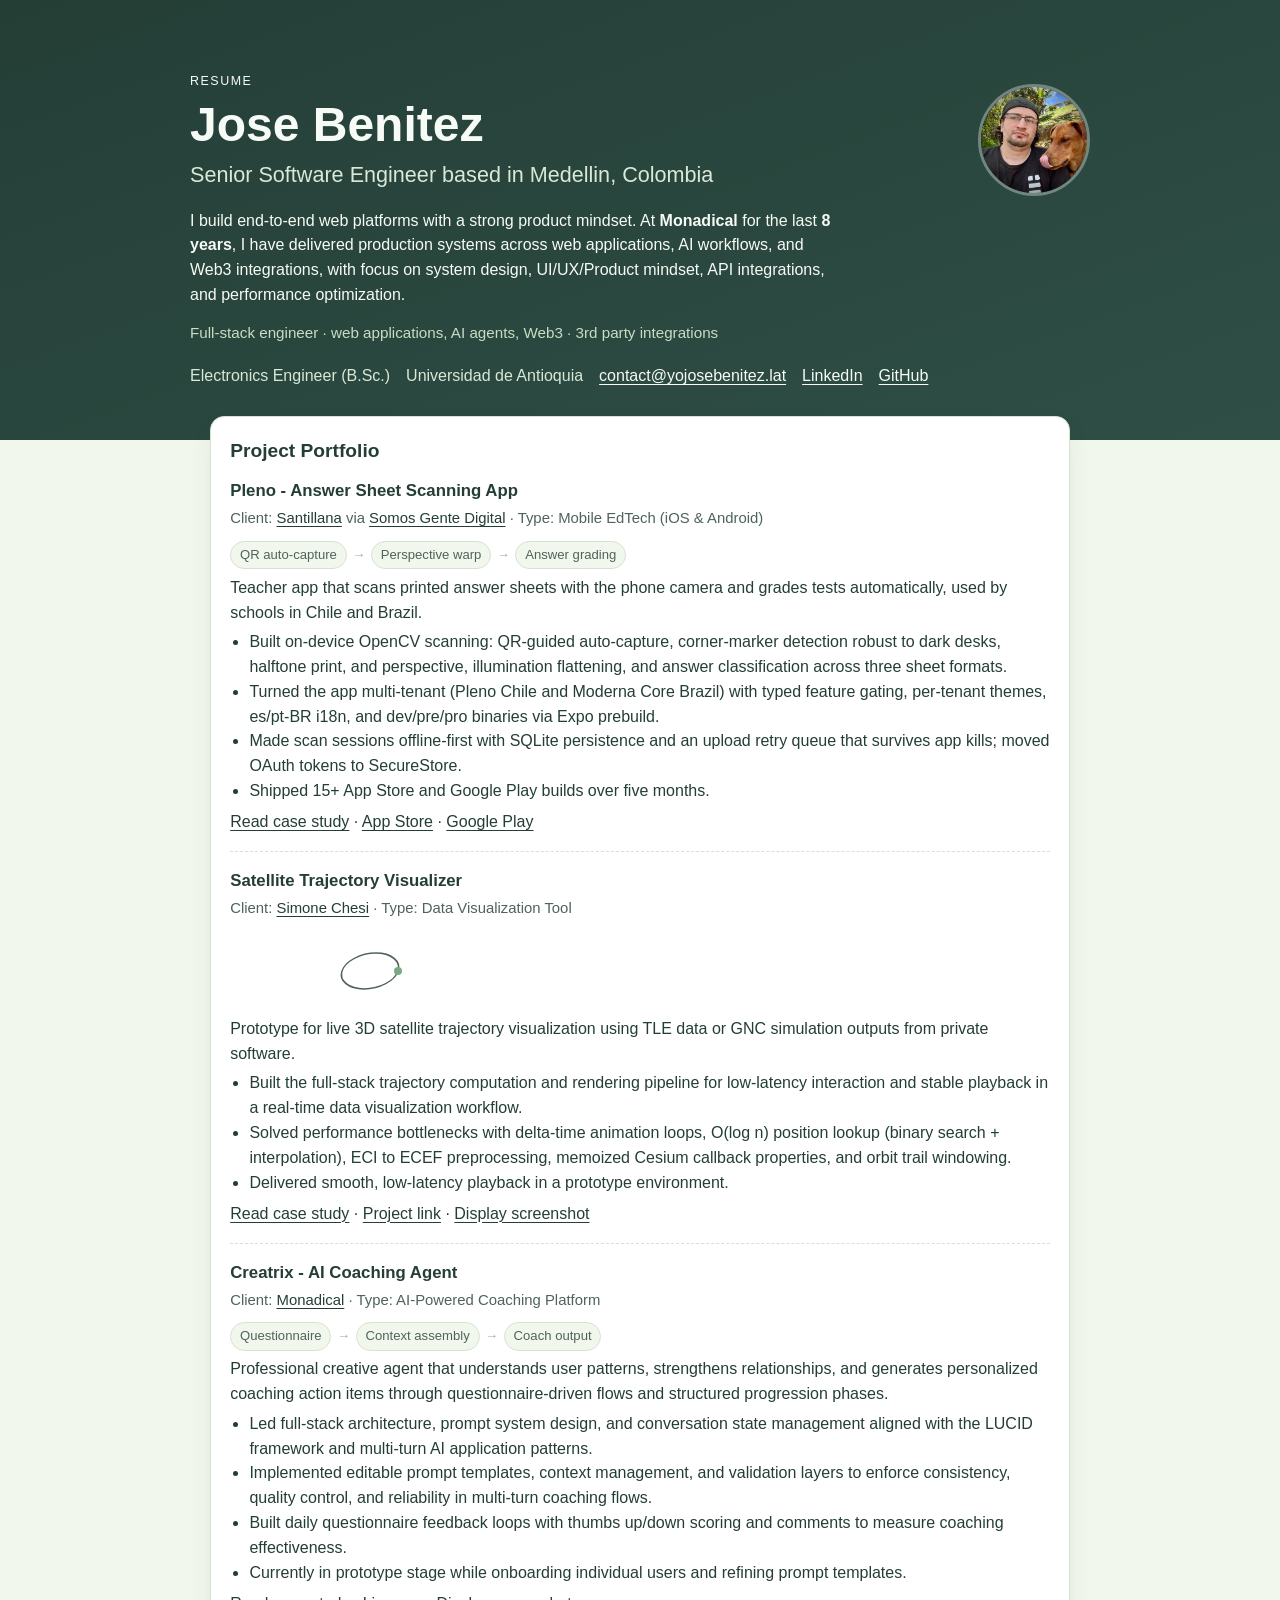
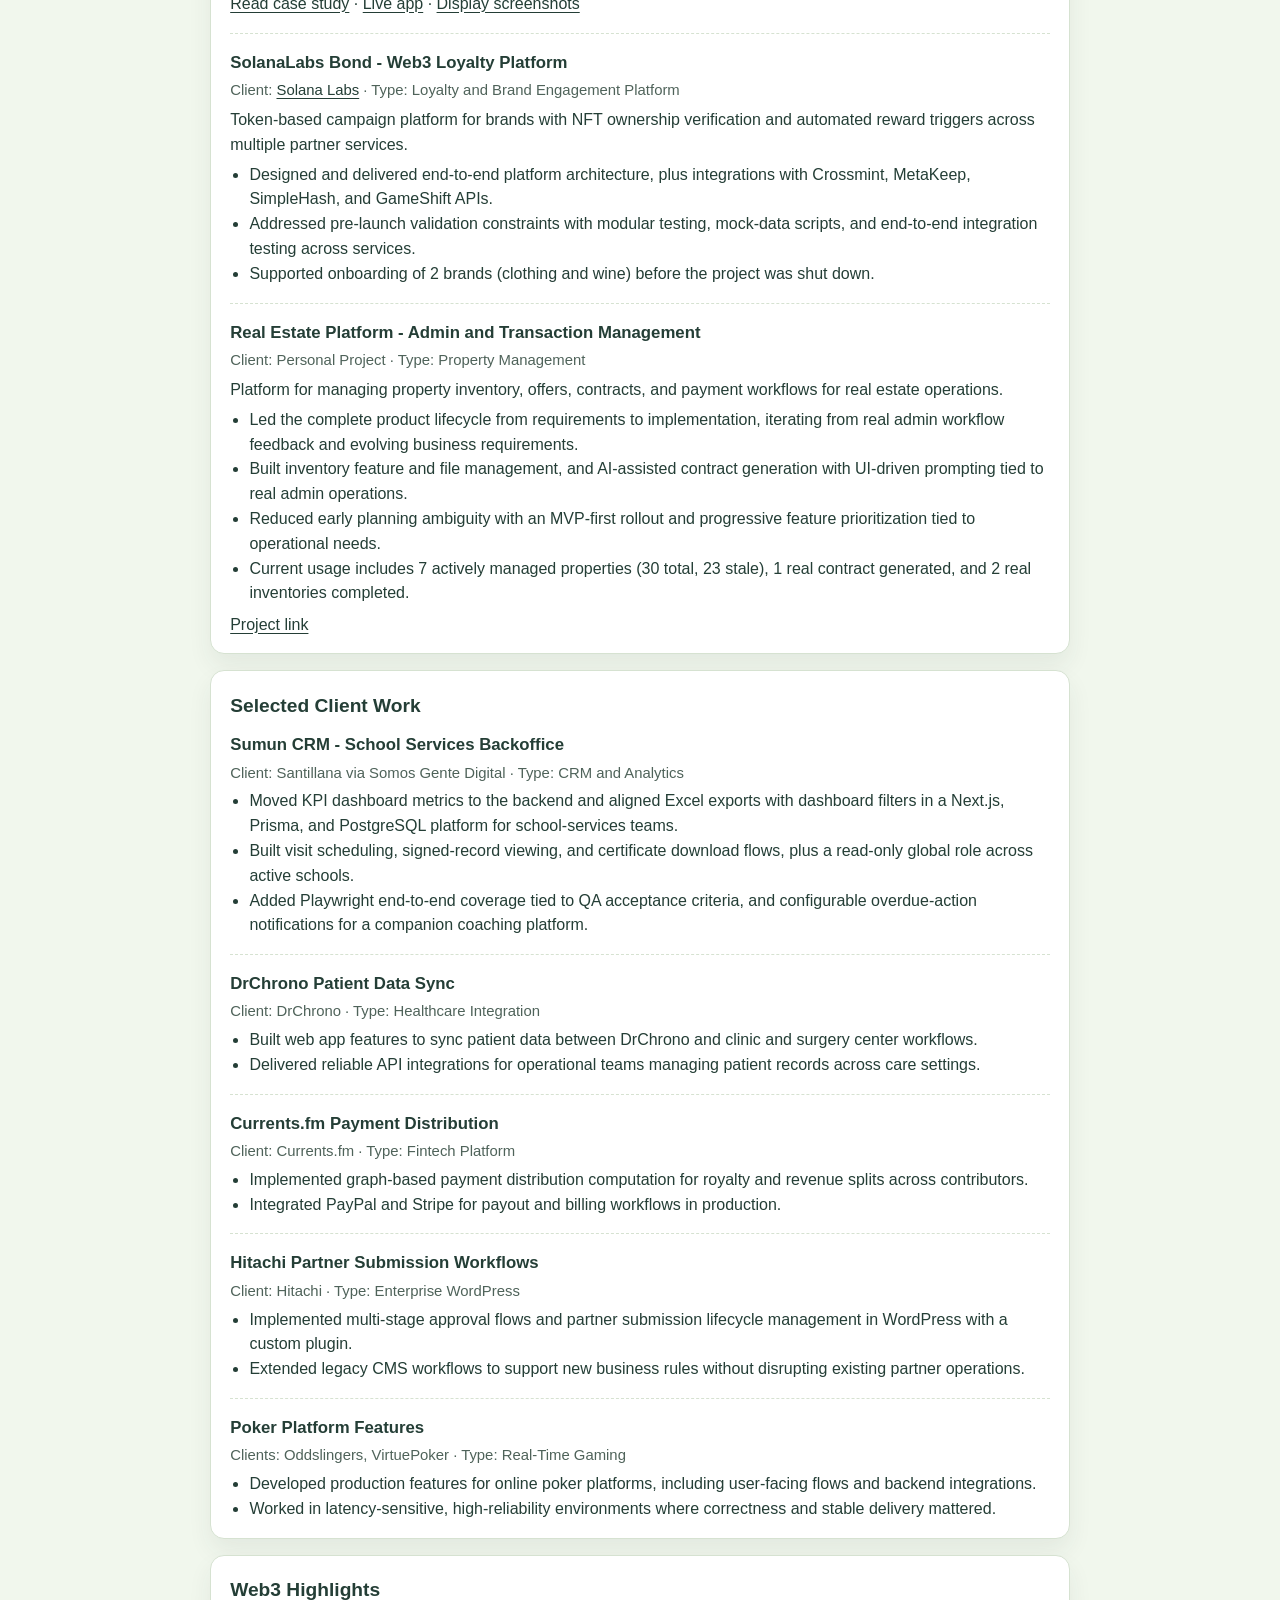
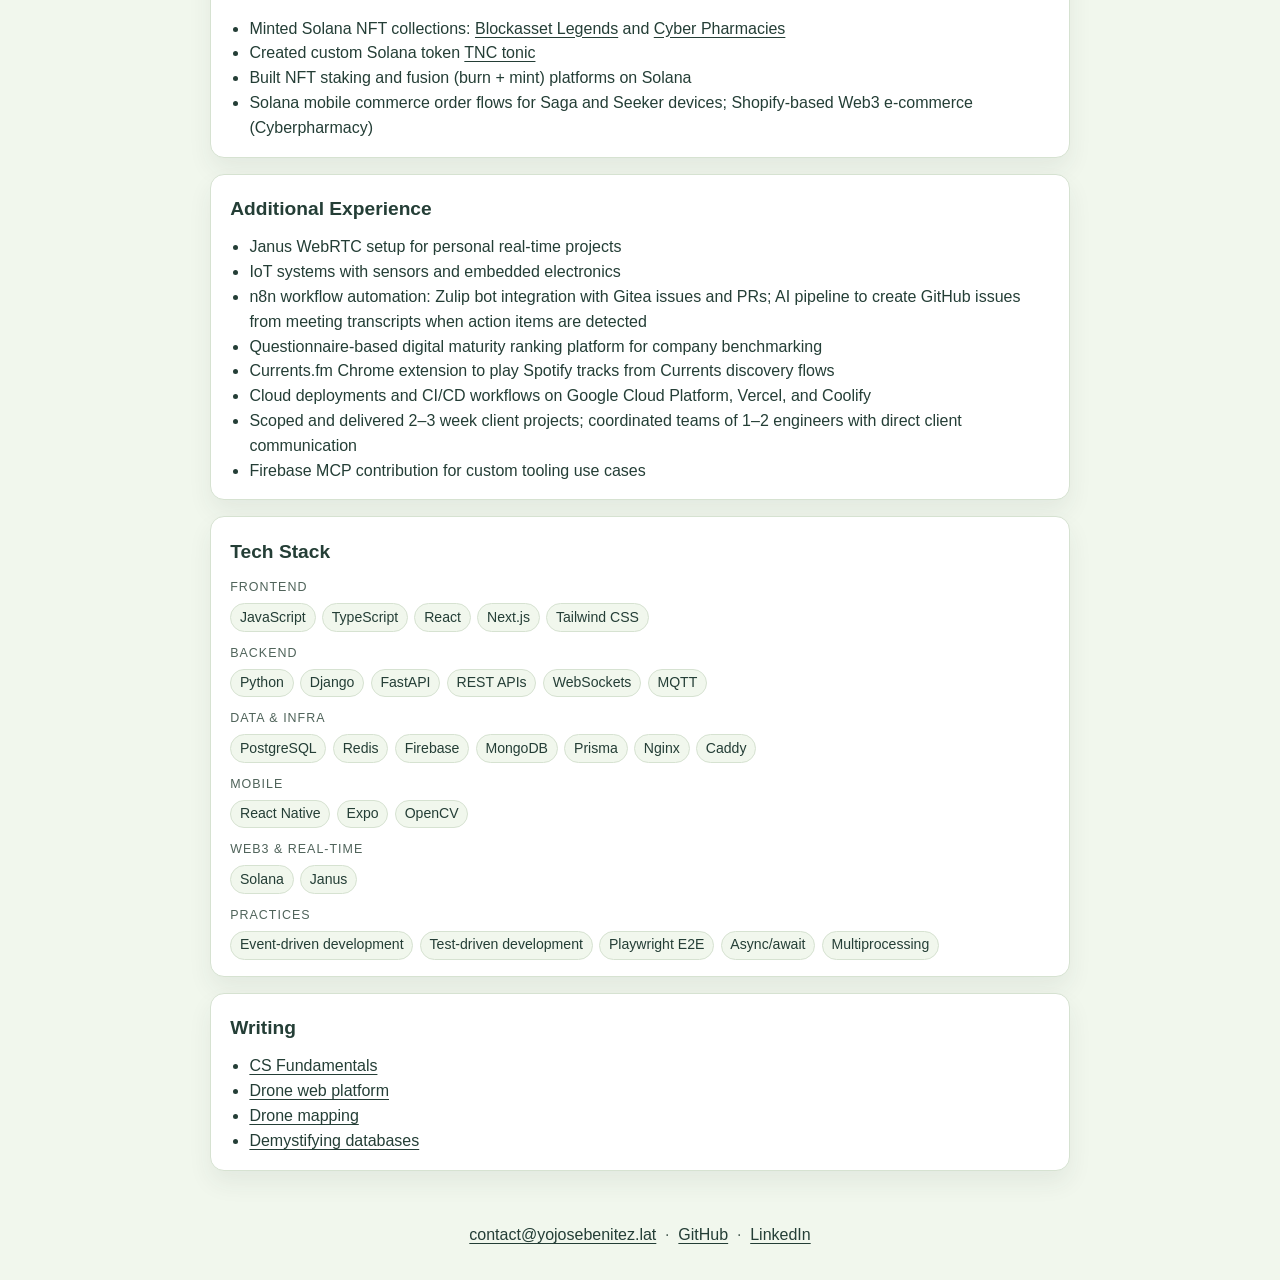
==== commit e562a459: "Add Pleno case study and Sumun CRM client work via Somos Gente Digital" ====
--- a/index.html
+++ b/index.html
@@ -83,6 +83,8 @@
             "AI agents",
             "Web3",
             "React",
+            "React Native",
+            "Computer vision (OpenCV)",
             "Python",
             "Solana",
             "API integrations",
@@ -144,6 +146,77 @@
     <main class="layout">
       <section>
         <h2>Project Portfolio</h2>
+
+        <article class="project reveal" data-reveal>
+          <h3>Pleno - Answer Sheet Scanning App</h3>
+          <p class="project__meta">Client:
+            <a href="https://www.santillana.cl/sistemas-de-evaluacion/" target="_blank" rel="noopener noreferrer"
+              >Santillana</a
+            >
+            via
+            <a href="https://somosgentedigital.com/" target="_blank" rel="noopener noreferrer"
+              >Somos Gente Digital</a
+            >
+            · Type: Mobile EdTech (iOS &amp; Android)</p>
+          <div class="project__viz-pipeline" aria-hidden="true">
+            <span class="project__viz-node">QR auto-capture</span>
+            <span class="project__viz-arrow" aria-hidden="true">→</span>
+            <span class="project__viz-node">Perspective warp</span>
+            <span class="project__viz-arrow" aria-hidden="true">→</span>
+            <span class="project__viz-node">Answer grading</span>
+          </div>
+          <p>
+            Teacher app that scans printed answer sheets with the phone camera and grades tests
+            automatically, used by schools in Chile and Brazil.
+          </p>
+          <ul>
+            <li>
+              Built on-device OpenCV scanning: QR-guided auto-capture, corner-marker detection robust
+              to dark desks, halftone print, and perspective, illumination flattening, and answer
+              classification across three sheet formats.
+            </li>
+            <li>
+              Turned the app multi-tenant (Pleno Chile and Moderna Core Brazil) with typed feature
+              gating, per-tenant themes, es/pt-BR i18n, and dev/pre/pro binaries via Expo prebuild.
+            </li>
+            <li>
+              Made scan sessions offline-first with SQLite persistence and an upload retry queue that
+              survives app kills; moved OAuth tokens to SecureStore.
+            </li>
+            <li>Shipped 15+ App Store and Google Play builds over five months.</li>
+          </ul>
+          <p>
+            <a href="/pleno/">Read case study</a>
+            ·
+            <a href="https://apps.apple.com/us/app/pleno-app/id6755481422" target="_blank" rel="noopener noreferrer"
+              >App Store</a
+            >
+            ·
+            <a
+              href="https://play.google.com/store/apps/details?id=com.plenoapp.international"
+              target="_blank"
+              rel="noopener noreferrer"
+              >Google Play</a
+            >
+            <!-- ·
+            <button
+              type="button"
+              class="project__screenshot-toggle"
+              aria-expanded="false"
+              aria-controls="pleno-screenshots"
+            >
+              Display screenshots
+            </button> -->
+          </p>
+          <!-- <div id="pleno-screenshots" class="project__figures" hidden>
+            <figure class="project__figure">
+              <img src="./images/pleno-scan.jpg" alt="Pleno camera view auto-capturing an answer sheet" loading="lazy" />
+            </figure>
+            <figure class="project__figure">
+              <img src="./images/pleno-results.jpg" alt="Pleno graded answer sheet with detected answers overlaid" loading="lazy" />
+            </figure>
+          </div> -->
+        </article>
 
         <article class="project reveal" data-reveal>
           <h3>Satellite Trajectory Visualizer</h3>
@@ -355,6 +428,25 @@
         <h2>Selected Client Work</h2>
 
         <article class="project">
+          <h3>Sumun CRM - School Services Backoffice</h3>
+          <p class="project__meta">Client: Santillana via Somos Gente Digital · Type: CRM and Analytics</p>
+          <ul>
+            <li>
+              Moved KPI dashboard metrics to the backend and aligned Excel exports with dashboard
+              filters in a Next.js, Prisma, and PostgreSQL platform for school-services teams.
+            </li>
+            <li>
+              Built visit scheduling, signed-record viewing, and certificate download flows, plus a
+              read-only global role across active schools.
+            </li>
+            <li>
+              Added Playwright end-to-end coverage tied to QA acceptance criteria, and configurable
+              overdue-action notifications for a companion coaching platform.
+            </li>
+          </ul>
+        </article>
+
+        <article class="project">
           <h3>DrChrono Patient Data Sync</h3>
           <p class="project__meta">Client: DrChrono · Type: Healthcare Integration</p>
           <ul>
@@ -477,6 +569,7 @@
             <p class="stack__label">Frontend</p>
             <ul class="stack__tags">
               <li class="tag">JavaScript</li>
+              <li class="tag">TypeScript</li>
               <li class="tag">React</li>
               <li class="tag">Next.js</li>
               <li class="tag">Tailwind CSS</li>
@@ -500,8 +593,17 @@
               <li class="tag">Redis</li>
               <li class="tag">Firebase</li>
               <li class="tag">MongoDB</li>
+              <li class="tag">Prisma</li>
               <li class="tag">Nginx</li>
               <li class="tag">Caddy</li>
+            </ul>
+          </div>
+          <div class="stack__group">
+            <p class="stack__label">Mobile</p>
+            <ul class="stack__tags">
+              <li class="tag">React Native</li>
+              <li class="tag">Expo</li>
+              <li class="tag">OpenCV</li>
             </ul>
           </div>
           <div class="stack__group">
@@ -516,6 +618,7 @@
             <ul class="stack__tags">
               <li class="tag">Event-driven development</li>
               <li class="tag">Test-driven development</li>
+              <li class="tag">Playwright E2E</li>
               <li class="tag">Async/await</li>
               <li class="tag">Multiprocessing</li>
             </ul>
